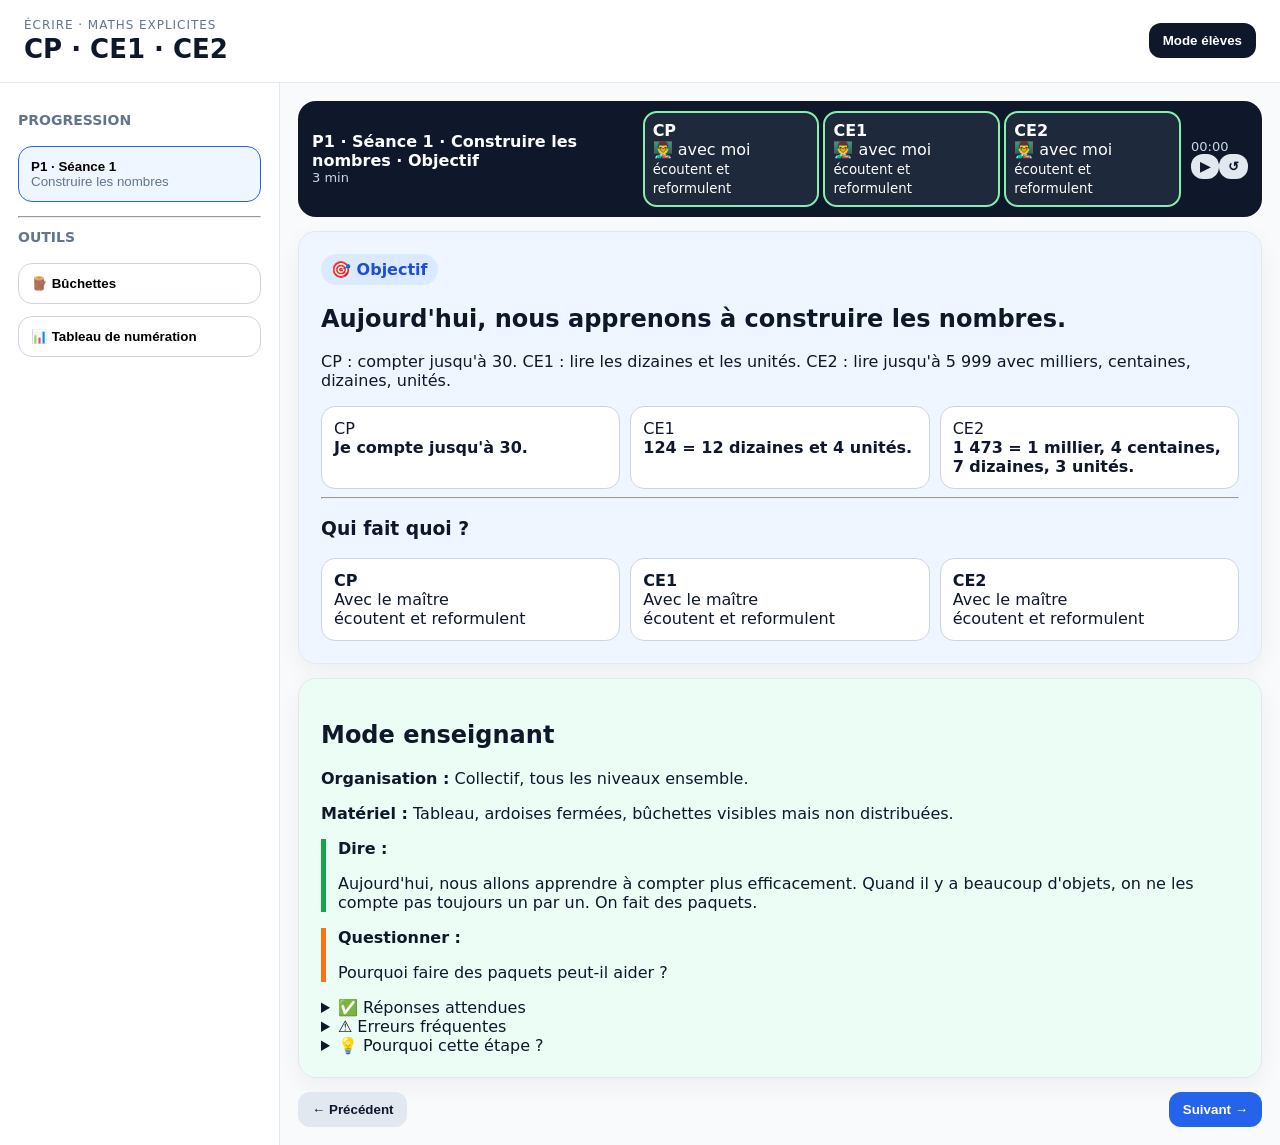
==== index.html @ 1b9855b2 "Add files via upload" ====
<!doctype html>
<html lang="fr">
<head>
  <meta charset="utf-8" />
  <meta name="viewport" content="width=device-width, initial-scale=1" />
  <meta name="theme-color" content="#2563eb" />
  <title>Maths explicites CP-CE1-CE2</title>
  <link rel="manifest" href="manifest.json" />
  <link rel="stylesheet" href="assets/css/style.css" />
</head>
<body>
  <header class="topbar">
    <div>
      <p class="eyebrow">Écrire · Maths explicites</p>
      <h1>CP · CE1 · CE2</h1>
    </div>
    <button id="modeBtn" class="btn secondary">Mode élèves</button>
  </header>

  <main class="app-grid">
    <aside class="sidebar">
      <h2>Progression</h2>
      <button class="lesson active" data-src="data/seances/periode1/seance01.json">P1 · Séance 1<br><span>Construire les nombres</span></button>
      <hr>
      <h2>Outils</h2>
      <button class="tool" id="showBuchettes">🪵 Bûchettes</button>
      <button class="tool" id="showTableau">📊 Tableau de numération</button>
    </aside>

    <section class="workspace">
      <nav class="dashboard">
        <div><strong id="phaseTitle">Chargement…</strong><span id="phaseTime">40 min</span></div>
        <div class="groups" id="groups"></div>
        <div class="timer"><span id="timer">00:00</span><button class="btn small" id="startTimer">▶</button><button class="btn small" id="resetTimer">↺</button></div>
      </nav>

      <section id="studentView" class="card student-view"></section>
      <section id="teacherView" class="card teacher-view"></section>

      <div class="controls">
        <button class="btn" id="prev">← Précédent</button>
        <button class="btn primary" id="next">Suivant →</button>
      </div>
    </section>
  </main>

  <dialog id="toolDialog">
    <button class="close" id="closeDialog">×</button>
    <div id="toolContent"></div>
  </dialog>

  <script src="assets/js/app.js"></script>
</body>
</html>
---- assets/css/style.css ----
:root{
  --m:#2563eb; --c:#22c55e; --d:#facc15; --u:#ef4444;
  --ink:#0f172a; --muted:#64748b; --bg:#f8fafc; --card:#ffffff;
  --teacher:#ecfdf5; --student:#eff6ff; --warn:#fff7ed; --danger:#fee2e2;
}
*{box-sizing:border-box} body{margin:0;font-family:system-ui,-apple-system,Segoe UI,Roboto,Arial,sans-serif;background:var(--bg);color:var(--ink)}
.topbar{display:flex;justify-content:space-between;align-items:center;padding:18px 24px;background:#fff;border-bottom:1px solid #e2e8f0;position:sticky;top:0;z-index:10}.eyebrow{margin:0;color:var(--muted);text-transform:uppercase;font-size:12px;letter-spacing:.08em}h1{margin:.1rem 0 0;font-size:26px}.app-grid{display:grid;grid-template-columns:280px 1fr;min-height:calc(100vh - 82px)}.sidebar{padding:18px;background:#fff;border-right:1px solid #e2e8f0}.sidebar h2{font-size:14px;color:var(--muted);text-transform:uppercase}.lesson,.tool{width:100%;text-align:left;margin:6px 0;padding:12px;border-radius:14px;border:1px solid #cbd5e1;background:#fff;font-weight:700}.lesson span{font-weight:500;color:var(--muted)}.lesson.active{border-color:var(--m);background:#eff6ff}.workspace{padding:18px;display:grid;gap:14px}.dashboard{display:grid;grid-template-columns:1.2fr 2fr auto;gap:12px;align-items:center;padding:12px 14px;background:#0f172a;color:#fff;border-radius:18px}.dashboard span{display:block;color:#cbd5e1;font-size:13px}.groups{display:grid;grid-template-columns:repeat(3,1fr);gap:8px}.group{padding:8px;border-radius:12px;background:#1e293b}.with{outline:2px solid #86efac}.auto{outline:2px solid #93c5fd}.card{background:var(--card);border:1px solid #e2e8f0;border-radius:18px;padding:22px;box-shadow:0 8px 24px #0f172a0d}.student-view{min-height:320px;background:var(--student)}.teacher-view{background:var(--teacher)}.student-only .teacher-view,.student-only .sidebar{display:none}.student-only .app-grid{grid-template-columns:1fr}.student-only .student-view{font-size:1.35rem;min-height:70vh}.phase-tag{display:inline-block;padding:6px 10px;border-radius:999px;background:#dbeafe;color:#1d4ed8;font-weight:800}.objectives{display:grid;grid-template-columns:repeat(3,1fr);gap:10px}.obj{padding:12px;border-radius:14px;background:#fff;border:1px solid #cbd5e1}.script{border-left:5px solid #16a34a;padding-left:12px}.question{border-left:5px solid #f97316;padding-left:12px}.answer{border-left:5px solid #15803d;padding-left:12px}.error{border-left:5px solid #dc2626;padding-left:12px;background:var(--danger);padding:10px;border-radius:10px}.btn{border:0;border-radius:12px;padding:10px 14px;font-weight:800;background:#e2e8f0;color:#0f172a}.btn.primary{background:var(--m);color:#fff}.btn.secondary{background:#0f172a;color:#fff}.btn.small{padding:5px 9px}.controls{display:flex;justify-content:space-between}.num-table{border-collapse:separate;border-spacing:6px;text-align:center;font-weight:900}.num-table th,.num-table td{padding:12px 18px;border-radius:10px}.m{background:var(--m);color:white}.c{background:var(--c);color:white}.d{background:var(--d);color:#422006}.u{background:var(--u);color:white}.sticks{display:flex;gap:10px;flex-wrap:wrap;margin:20px 0}.stick{width:10px;height:70px;background:#b45309;border-radius:6px}.bundle{display:flex;gap:3px;padding:8px;border:3px solid var(--d);border-radius:14px;background:#fef9c3}dialog{border:0;border-radius:18px;max-width:900px;width:90%;padding:24px}.close{float:right;border:0;background:#0f172a;color:white;border-radius:999px;width:32px;height:32px;font-size:20px}@media print{.topbar,.sidebar,.dashboard,.controls,.teacher-view{display:none}.app-grid{display:block}.card{box-shadow:none;border:0}.trace-a5{width:148mm;height:210mm;padding:8mm}}
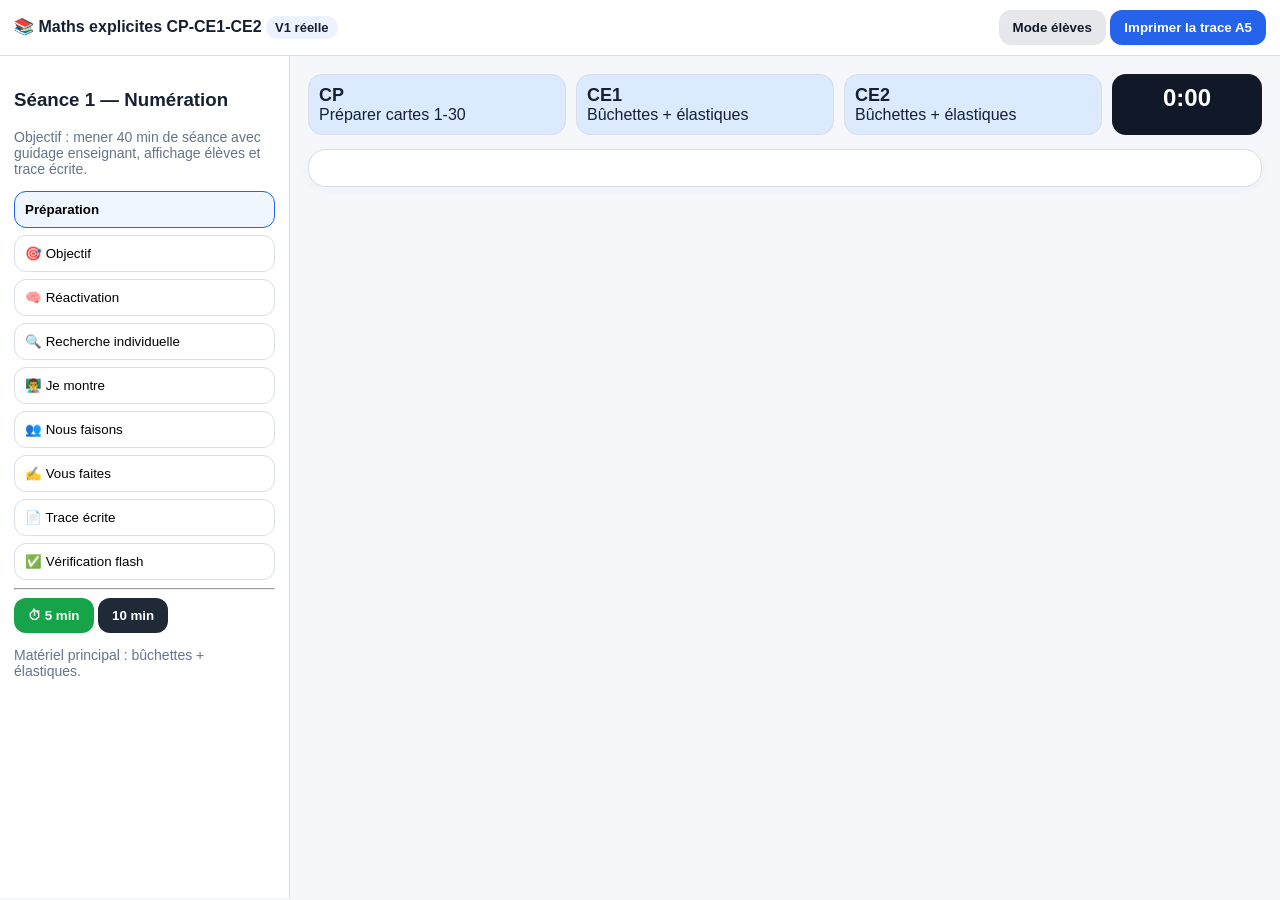
==== commit 131ca504: "Add files via upload" ====
--- a/index.html
+++ b/index.html
@@ -1,54 +1,48 @@
 <!doctype html>
 <html lang="fr">
 <head>
-  <meta charset="utf-8" />
-  <meta name="viewport" content="width=device-width, initial-scale=1" />
-  <meta name="theme-color" content="#2563eb" />
-  <title>Maths explicites CP-CE1-CE2</title>
-  <link rel="manifest" href="manifest.json" />
-  <link rel="stylesheet" href="assets/css/style.css" />
+<meta charset="utf-8" />
+<meta name="viewport" content="width=device-width, initial-scale=1" />
+<title>Maths explicites CP-CE1-CE2 — V1</title>
+<style>
+:root{--m:#2563eb;--c:#16a34a;--d:#facc15;--u:#ef4444;--ink:#172033;--muted:#64748b;--bg:#f6f7fb;--card:#fff;--teacher:#eef6ff;--student:#fff7ed;--ok:#dcfce7;--auto:#dbeafe;--border:#d8deea}*{box-sizing:border-box}body{margin:0;font-family:Arial,system-ui,sans-serif;background:var(--bg);color:var(--ink)}header{position:sticky;top:0;z-index:5;background:#fff;border-bottom:1px solid var(--border);padding:10px 14px;display:flex;gap:10px;align-items:center;justify-content:space-between}.brand{font-weight:800}.badge{display:inline-block;border-radius:999px;padding:4px 9px;background:#edf2ff;font-weight:700;font-size:13px}.btn{border:0;border-radius:12px;padding:10px 14px;background:#1f2937;color:white;font-weight:700;cursor:pointer}.btn.secondary{background:#e5e7eb;color:#111827}.btn.blue{background:#2563eb}.btn.green{background:#16a34a}.layout{display:grid;grid-template-columns:290px 1fr;min-height:calc(100vh - 58px)}aside{background:#fff;border-right:1px solid var(--border);padding:14px;overflow:auto}.main{padding:18px;overflow:auto}.phase{display:block;width:100%;text-align:left;margin:7px 0;padding:10px;border:1px solid var(--border);background:#fff;border-radius:12px;cursor:pointer}.phase.active{border-color:#2563eb;background:#eff6ff;font-weight:800}.dashboard{display:grid;grid-template-columns:repeat(3,1fr) 150px;gap:10px;margin-bottom:14px}.group{background:#fff;border:1px solid var(--border);border-radius:14px;padding:10px}.group .level{font-weight:900;font-size:18px}.with{background:var(--ok)}.alone{background:var(--auto)}.timer{background:#111827;color:white;border-radius:14px;padding:10px;text-align:center;font-weight:900;font-size:24px}.card{background:var(--card);border:1px solid var(--border);border-radius:18px;padding:18px;margin-bottom:14px;box-shadow:0 2px 10px rgba(15,23,42,.04)}.card h2{margin-top:0}.teacher{background:var(--teacher)}.student{background:var(--student)}.grid2{display:grid;grid-template-columns:1.1fr .9fr;gap:14px}.objective{font-size:28px;font-weight:900;line-height:1.2}.small{color:var(--muted);font-size:14px}.script{border-left:5px solid #2563eb;padding-left:12px;font-size:18px}.answer{display:none;background:#ecfdf5;border:1px solid #86efac;border-radius:12px;padding:10px;margin-top:10px}.answer.show{display:block}.warn{background:#fff1f2;border:1px solid #fecdd3;border-radius:12px;padding:10px}.mat{display:flex;flex-wrap:wrap;gap:8px}.mat span{background:#f1f5f9;border:1px solid #cbd5e1;border-radius:999px;padding:6px 10px;font-weight:700}.place-table{border-collapse:collapse;width:100%;font-size:26px;text-align:center}.place-table th,.place-table td{border:2px solid #111827;padding:10px}.m{background:#dbeafe}.c{background:#dcfce7}.d{background:#fef3c7}.u{background:#fee2e2}.sticks{min-height:190px;background:#fff;border:2px dashed #cbd5e1;border-radius:16px;padding:16px;display:flex;gap:8px;flex-wrap:wrap;align-items:flex-end}.stick{width:9px;height:70px;background:#c08457;border-radius:6px;border:1px solid #7c4a27}.bundle{display:inline-flex;gap:3px;border:4px solid var(--d);border-radius:12px;padding:6px;background:#fffbeb;margin:5px}.hundred{border-color:var(--c);background:#f0fdf4}.thousand{border-color:var(--m);background:#eff6ff}.trace{width:148mm;min-height:105mm;background:#fff;color:#111;margin:auto;border:1px solid #ccc;padding:8mm;font-size:14px}.trace h1{font-size:19px;margin:0 0 5px}.trace .box{border:1px solid #333;border-radius:8px;padding:6px;margin:5px 0}.trace table{width:100%;border-collapse:collapse;text-align:center}.trace th,.trace td{border:1px solid #333;padding:4px}.printOnly{display:none}@media print{body{background:white}header,aside,.noPrint,.dashboard{display:none!important}.layout{display:block}.main{padding:0}.card:not(.printCard){display:none}.printCard{display:block!important;border:0;box-shadow:none;margin:0;padding:0}.trace{border:0;width:148mm;min-height:105mm}.printOnly{display:block}@page{size:A5 landscape;margin:7mm}}
+</style>
 </head>
 <body>
-  <header class="topbar">
-    <div>
-      <p class="eyebrow">Écrire · Maths explicites</p>
-      <h1>CP · CE1 · CE2</h1>
-    </div>
-    <button id="modeBtn" class="btn secondary">Mode élèves</button>
-  </header>
-
-  <main class="app-grid">
-    <aside class="sidebar">
-      <h2>Progression</h2>
-      <button class="lesson active" data-src="data/seances/periode1/seance01.json">P1 · Séance 1<br><span>Construire les nombres</span></button>
-      <hr>
-      <h2>Outils</h2>
-      <button class="tool" id="showBuchettes">🪵 Bûchettes</button>
-      <button class="tool" id="showTableau">📊 Tableau de numération</button>
-    </aside>
-
-    <section class="workspace">
-      <nav class="dashboard">
-        <div><strong id="phaseTitle">Chargement…</strong><span id="phaseTime">40 min</span></div>
-        <div class="groups" id="groups"></div>
-        <div class="timer"><span id="timer">00:00</span><button class="btn small" id="startTimer">▶</button><button class="btn small" id="resetTimer">↺</button></div>
-      </nav>
-
-      <section id="studentView" class="card student-view"></section>
-      <section id="teacherView" class="card teacher-view"></section>
-
-      <div class="controls">
-        <button class="btn" id="prev">← Précédent</button>
-        <button class="btn primary" id="next">Suivant →</button>
-      </div>
-    </section>
-  </main>
-
-  <dialog id="toolDialog">
-    <button class="close" id="closeDialog">×</button>
-    <div id="toolContent"></div>
-  </dialog>
-
-  <script src="assets/js/app.js"></script>
-</body>
-</html>
+<header><div class="brand">📚 Maths explicites CP-CE1-CE2 <span class="badge">V1 réelle</span></div><div><button class="btn secondary" onclick="toggleMode()" id="modeBtn">Mode élèves</button> <button class="btn blue" onclick="printTrace()">Imprimer la trace A5</button></div></header>
+<div class="layout">
+<aside class="noPrint"><h3>Séance 1 — Numération</h3><p class="small">Objectif : mener 40 min de séance avec guidage enseignant, affichage élèves et trace écrite.</p><div id="phaseList"></div><hr><button class="btn green" onclick="startTimer(5)">⏱ 5 min</button> <button class="btn" onclick="startTimer(10)">10 min</button><p class="small">Matériel principal : bûchettes + élastiques.</p></aside>
+<main class="main">
+<div class="dashboard noPrint" id="dash"></div>
+<section class="card" id="screen"></section>
+<section class="card printCard" id="traceCard"><div class="trace" id="trace"></div></section>
+</main>
+</div>
+<script>
+let teacherMode=true, current=0, remaining=0, tick=null;
+const colors={m:'🔵 milliers',c:'🟩 centaines',d:'🟨 dizaines',u:'🟥 unités'};
+const phases=[
+{title:'Préparation',time:0,groups:{CP:'Préparer cartes 1-30',CE1:'Bûchettes + élastiques',CE2:'Bûchettes + élastiques'},objective:'Préparer la séance sans ouvrir le guide du maître.',student:'Nous allons apprendre à mieux construire et lire les nombres.',teacher:'Sortir : 160 bûchettes environ, 30 élastiques, ardoises, tableaux de numération, cartes-nombres CP, manuels/fichiers.',question:'Pourquoi les bûchettes ?',answer:'Elles obligent les élèves à construire eux-mêmes les paquets de 10, 100 et 1000.',warn:'Ne pas distribuer trop tôt tout le matériel : risque de manipulation parasite.'},
+{title:'🎯 Objectif',time:3,groups:{CP:'Avec le maître',CE1:'Avec le maître',CE2:'Avec le maître'},objective:'Aujourd’hui, nous apprenons à compter et à lire les nombres avec des paquets.',student:'CP : je compte jusqu’à 30. CE1 : je lis un nombre avec dizaines et unités. CE2 : je lis jusqu’à 5 999 avec milliers, centaines, dizaines, unités.',teacher:'Dire clairement les objectifs. Faire répéter : « Je vais apprendre à compter plus vite grâce aux paquets. »',question:'À quoi servent les paquets de 10 ?',answer:'À compter plus vite et à éviter de recompter un par un.',warn:'Si l’objectif n’est pas formulé, les élèves croient qu’ils “jouent avec des bâtons”.'},
+{title:'🧠 Réactivation',time:5,groups:{CP:'Avec le maître',CE1:'Avec le maître',CE2:'Avec le maître'},objective:'Réactiver 10 unités = 1 dizaine.',student:'Je me rappelle : 10 unités forment 1 dizaine.',teacher:'Montrer 10 bûchettes isolées. Les compter une à une puis les attacher avec un élastique.',question:'Quand j’attache 10 bûchettes, comment s’appelle le paquet ?',answer:'Une dizaine.',warn:'Erreur : “un paquet” sans préciser sa valeur. Faire dire : “un paquet de 10, donc une dizaine”.'},
+{title:'🔍 Recherche individuelle',time:6,groups:{CP:'Autonomie : cartes-nombres 1 à 30 à remettre dans l’ordre',CE1:'Recherche individuelle : construire 124 en bûchettes',CE2:'Recherche individuelle : construire 1 247 en bûchettes'},objective:'Trouver une stratégie pour compter sans tout recompter un par un.',student:'CE1-CE2 : construis le nombre avec les bûchettes. CP : range les cartes-nombres.',teacher:'Organisation : recherche individuelle, pas en binôme. Passer vite pour observer les stratégies.',question:'Comment faire pour être sûr de ne pas se tromper ?',answer:'Faire des paquets de 10, puis de 100 quand c’est possible.',warn:'Ne pas corriger tout de suite. Noter mentalement les erreurs pour la mise en commun.'},
+{title:'👨‍🏫 Je montre',time:8,groups:{CP:'Autonomie : fichier / entraînement suite numérique',CE1:'Avec le maître',CE2:'Avec le maître'},objective:'Modéliser la stratégie : unités → dizaines → centaines → milliers.',student:'Je regarde la stratégie du maître.',teacher:'Je fais. Vous regardez. Je prends 124 bûchettes : je fais des paquets de 10. J’obtiens 12 dizaines et 4 unités. Puis je peux aussi regrouper 10 dizaines pour faire 1 centaine.',question:'124, c’est combien de dizaines et d’unités ?',answer:'124 = 12 dizaines et 4 unités. C’est aussi 1 centaine, 2 dizaines et 4 unités.',warn:'Erreur fréquente : “124 = 1 dizaine et 24 unités”. Réponse : oui possible matériellement, mais ce n’est pas l’écriture en paquets bien organisés.'},
+{title:'👥 Nous faisons',time:8,groups:{CP:'Avec le maître : suite orale jusqu’à 30',CE1:'Autonomie courte : ardoise 46, 82, 124 en D/U',CE2:'Autonomie courte : tableau M/C/D/U avec 1 247 et 3 058'},objective:'Faire verbaliser chaque niveau.',student:'Chacun sait ce qu’il doit faire : CP avec le maître, CE en autonomie sur ardoise.',teacher:'Avec CP : jeu du furet jusqu’à 30, puis retrouver le nombre manquant. Pendant ce temps, CE écrivent et lèvent l’ardoise au signal.',question:'CP : quel nombre vient après 19 ? CE : comment écris-tu 124 ?',answer:'Après 19 : 20. CE1 : 12 dizaines et 4 unités. CE2 : 1 millier, 2 centaines, 4 dizaines, 7 unités.',warn:'Pour les CP, ne pas rester trop longtemps : séance courte, rythmée, orale.'},
+{title:'✍️ Vous faites',time:7,groups:{CP:'Fichier CP : exercices de la page',CE1:'Manuel/fichier CE1 : exercices prévus',CE2:'Manuel/fichier CE2 : exercices prévus'},objective:'S’entraîner seul après guidage.',student:'Je m’entraîne seul dans mon fichier. Si je bloque, je regarde le tableau ou les bûchettes.',teacher:'Circuler. Corriger d’abord les erreurs de stratégie, pas seulement les résultats.',question:'Quelle stratégie dois-tu utiliser ?',answer:'Je fais des paquets de 10, puis de 100, puis je lis le tableau.',warn:'Ne pas laisser un élève recompter un par un une grande collection.'},
+{title:'📄 Trace écrite',time:3,groups:{CP:'Écoute / rangement',CE1:'Colle la trace A5 si pertinente',CE2:'Colle la trace A5 si pertinente'},objective:'Stabiliser la stratégie.',student:'Je retiens la méthode pour lire et construire un nombre.',teacher:'Lire la trace. Faire compléter oralement le mini-exercice avant collage si possible.',question:'Que dois-je faire pour compter une grande collection ?',answer:'Je fais des paquets de 10, puis de 100, puis de 1000 si besoin.',warn:'Trace écrite seulement si la manipulation a été comprise.'},
+{title:'✅ Vérification flash',time:3,groups:{CP:'Ardoise : nombre après 28',CE1:'Ardoise : 57 = ... D ... U',CE2:'Ardoise : 4 305 = ... M ... C ... D ... U'},objective:'Vérifier rapidement avant de passer à la suite.',student:'Je réponds sur ardoise.',teacher:'Si moins de 80% réussissent : prévoir reprise courte demain.',question:'Réponses ?',answer:'Après 28 : 29. 57 = 5 dizaines et 7 unités. 4 305 = 4 milliers, 3 centaines, 0 dizaine, 5 unités.',warn:'Repérer les élèves qui confondent chiffre des dizaines et nombre de dizaines.'}
+];
+function renderList(){phaseList.innerHTML=phases.map((p,i)=>`<button class="phase ${i===current?'active':''}" onclick="go(${i})">${p.title}</button>`).join('')}
+function renderDash(){const g=phases[current].groups; dash.innerHTML=['CP','CE1','CE2'].map(l=>`<div class="group ${g[l].includes('Avec')?'with':'alone'}"><div class="level">${l}</div><div>${g[l]}</div></div>`).join('')+`<div class="timer">${fmt(remaining||phases[current].time*60)}</div>`}
+function render(){const p=phases[current]; renderList(); renderDash(); traceCard.style.display=current===7?'block':'none'; screen.innerHTML=`<div class="grid2"><div class="card student"><h2>${p.title}</h2><div class="objective">${p.objective}</div><p style="font-size:22px">${p.student}</p>${animationFor(current)}</div><div class="card teacher" style="display:${teacherMode?'block':'none'}"><h2>👨‍🏫 Guide enseignant</h2><p><b>Temps :</b> ${p.time} min</p><div class="script">${p.teacher}</div><h3>Question</h3><p>❓ ${p.question}</p><button class="btn secondary" onclick="document.querySelector('.answer').classList.toggle('show')">Afficher / cacher la réponse</button><div class="answer"><b>✅ Réponse attendue :</b><br>${p.answer}</div><h3>Erreur fréquente</h3><div class="warn">⚠️ ${p.warn}</div></div></div>`; renderTrace()}
+function animationFor(i){if([2,4].includes(i))return `<h3>Manipulation</h3><div class="sticks">${'<span class="stick"></span>'.repeat(10)}<span class="bundle">${'<span class="stick"></span>'.repeat(10)}</span><span class="bundle hundred">10 dizaines = 1 centaine</span></div><p><button class="btn blue" onclick="makeBundle()">Former un paquet de 10</button></p>`; if(i===5)return `<table class="place-table"><tr><th class="m">M</th><th class="c">C</th><th class="d">D</th><th class="u">U</th></tr><tr><td>1</td><td>2</td><td>4</td><td>7</td></tr></table>`; return `<div class="mat"><span>🪵 bûchettes</span><span>🟨 élastiques</span><span>📊 tableau de numération</span><span>🧮 boulier si utile</span><span>✍️ ardoises</span></div>`}
+function makeBundle(){alert('Dans cette V1, l’animation montre le principe. V1.1 : regroupement plus interactif.');}
+function renderTrace(){trace.innerHTML=`<h1>Numération — Faire des paquets pour lire un nombre</h1><div class="box"><b>Je retiens</b><br>Pour compter une grande collection, je fais des paquets de <b>10</b>. 10 unités = <span style="background:#fef3c7">1 dizaine</span>. 10 dizaines = <span style="background:#dcfce7">1 centaine</span>. 10 centaines = <span style="background:#dbeafe">1 millier</span>.</div><table><tr><th class="m">🔵 M</th><th class="c">🟩 C</th><th class="d">🟨 D</th><th class="u">🟥 U</th></tr><tr><td>1</td><td>2</td><td>4</td><td>7</td></tr></table><div class="box"><b>Exemples</b><br>124 = <b>12 dizaines</b> et <b>4 unités</b>.<br>124 = <b>1 centaine</b>, <b>2 dizaines</b> et <b>4 unités</b>.</div><div class="box"><b>Je m’entraîne</b><br>1) 46 = ____ dizaines et ____ unités.<br>2) 82 = ____ dizaines et ____ unités.<br>3) 2 436 = ____ M ____ C ____ D ____ U.</div><p style="font-size:12px">□ J’ai compris  □ J’ai encore besoin d’aide</p>`}
+function toggleMode(){teacherMode=!teacherMode; modeBtn.textContent=teacherMode?'Mode élèves':'Mode enseignant'; render()}
+function go(i){current=i; remaining=phases[i].time*60; render()}
+function fmt(s){let m=Math.floor(s/60),sec=s%60;return `${m}:${String(sec).padStart(2,'0')}`}
+function startTimer(min){clearInterval(tick); remaining=min*60; renderDash(); tick=setInterval(()=>{remaining=Math.max(0,remaining-1);renderDash();if(!remaining)clearInterval(tick)},1000)}
+function printTrace(){current=7;render();setTimeout(()=>window.print(),100)}
+go(0);
+</script>
+</body></html>
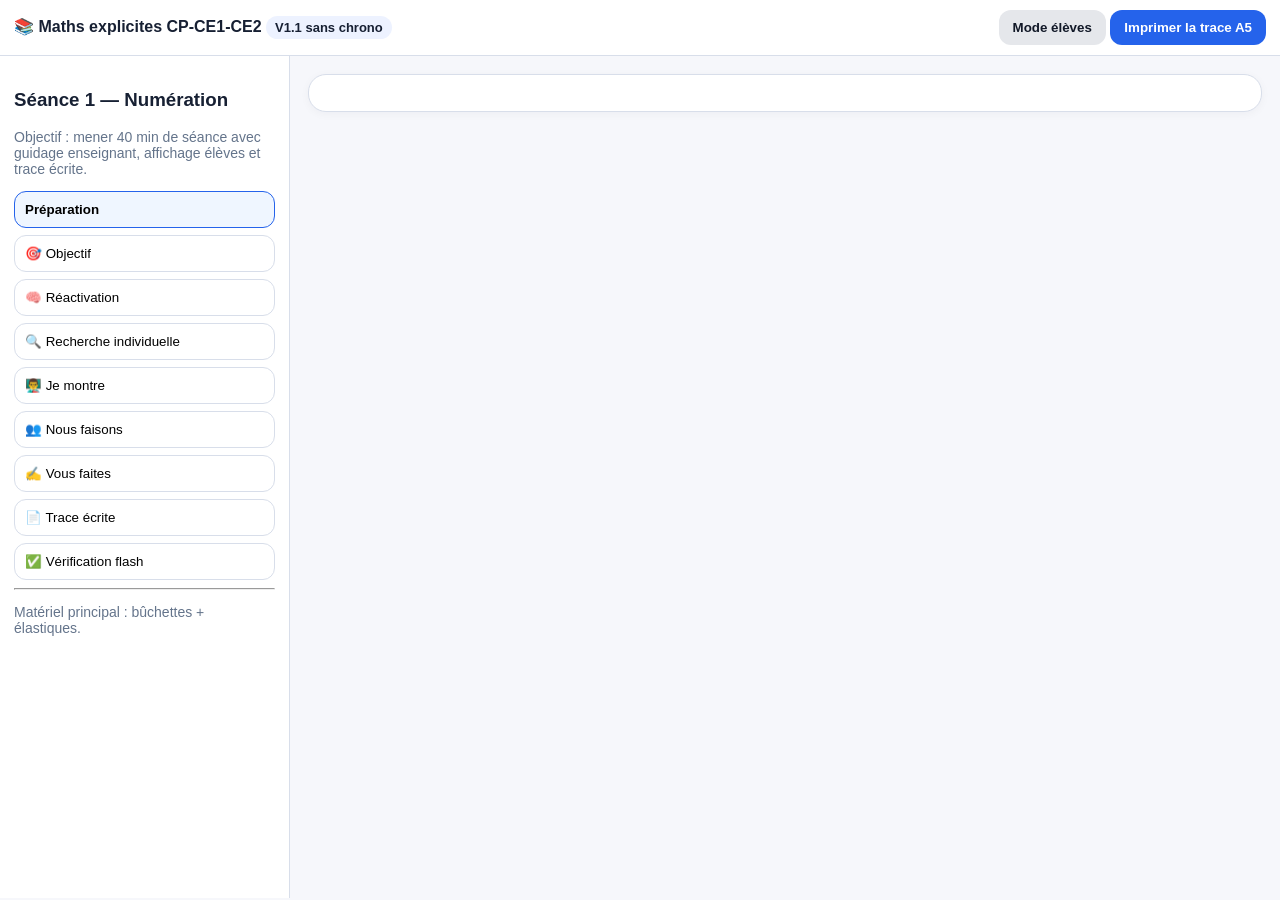
==== commit 670d74a0: "Add files via upload" ====
--- a/index.html
+++ b/index.html
@@ -5,21 +5,20 @@
 <meta name="viewport" content="width=device-width, initial-scale=1" />
 <title>Maths explicites CP-CE1-CE2 — V1</title>
 <style>
-:root{--m:#2563eb;--c:#16a34a;--d:#facc15;--u:#ef4444;--ink:#172033;--muted:#64748b;--bg:#f6f7fb;--card:#fff;--teacher:#eef6ff;--student:#fff7ed;--ok:#dcfce7;--auto:#dbeafe;--border:#d8deea}*{box-sizing:border-box}body{margin:0;font-family:Arial,system-ui,sans-serif;background:var(--bg);color:var(--ink)}header{position:sticky;top:0;z-index:5;background:#fff;border-bottom:1px solid var(--border);padding:10px 14px;display:flex;gap:10px;align-items:center;justify-content:space-between}.brand{font-weight:800}.badge{display:inline-block;border-radius:999px;padding:4px 9px;background:#edf2ff;font-weight:700;font-size:13px}.btn{border:0;border-radius:12px;padding:10px 14px;background:#1f2937;color:white;font-weight:700;cursor:pointer}.btn.secondary{background:#e5e7eb;color:#111827}.btn.blue{background:#2563eb}.btn.green{background:#16a34a}.layout{display:grid;grid-template-columns:290px 1fr;min-height:calc(100vh - 58px)}aside{background:#fff;border-right:1px solid var(--border);padding:14px;overflow:auto}.main{padding:18px;overflow:auto}.phase{display:block;width:100%;text-align:left;margin:7px 0;padding:10px;border:1px solid var(--border);background:#fff;border-radius:12px;cursor:pointer}.phase.active{border-color:#2563eb;background:#eff6ff;font-weight:800}.dashboard{display:grid;grid-template-columns:repeat(3,1fr) 150px;gap:10px;margin-bottom:14px}.group{background:#fff;border:1px solid var(--border);border-radius:14px;padding:10px}.group .level{font-weight:900;font-size:18px}.with{background:var(--ok)}.alone{background:var(--auto)}.timer{background:#111827;color:white;border-radius:14px;padding:10px;text-align:center;font-weight:900;font-size:24px}.card{background:var(--card);border:1px solid var(--border);border-radius:18px;padding:18px;margin-bottom:14px;box-shadow:0 2px 10px rgba(15,23,42,.04)}.card h2{margin-top:0}.teacher{background:var(--teacher)}.student{background:var(--student)}.grid2{display:grid;grid-template-columns:1.1fr .9fr;gap:14px}.objective{font-size:28px;font-weight:900;line-height:1.2}.small{color:var(--muted);font-size:14px}.script{border-left:5px solid #2563eb;padding-left:12px;font-size:18px}.answer{display:none;background:#ecfdf5;border:1px solid #86efac;border-radius:12px;padding:10px;margin-top:10px}.answer.show{display:block}.warn{background:#fff1f2;border:1px solid #fecdd3;border-radius:12px;padding:10px}.mat{display:flex;flex-wrap:wrap;gap:8px}.mat span{background:#f1f5f9;border:1px solid #cbd5e1;border-radius:999px;padding:6px 10px;font-weight:700}.place-table{border-collapse:collapse;width:100%;font-size:26px;text-align:center}.place-table th,.place-table td{border:2px solid #111827;padding:10px}.m{background:#dbeafe}.c{background:#dcfce7}.d{background:#fef3c7}.u{background:#fee2e2}.sticks{min-height:190px;background:#fff;border:2px dashed #cbd5e1;border-radius:16px;padding:16px;display:flex;gap:8px;flex-wrap:wrap;align-items:flex-end}.stick{width:9px;height:70px;background:#c08457;border-radius:6px;border:1px solid #7c4a27}.bundle{display:inline-flex;gap:3px;border:4px solid var(--d);border-radius:12px;padding:6px;background:#fffbeb;margin:5px}.hundred{border-color:var(--c);background:#f0fdf4}.thousand{border-color:var(--m);background:#eff6ff}.trace{width:148mm;min-height:105mm;background:#fff;color:#111;margin:auto;border:1px solid #ccc;padding:8mm;font-size:14px}.trace h1{font-size:19px;margin:0 0 5px}.trace .box{border:1px solid #333;border-radius:8px;padding:6px;margin:5px 0}.trace table{width:100%;border-collapse:collapse;text-align:center}.trace th,.trace td{border:1px solid #333;padding:4px}.printOnly{display:none}@media print{body{background:white}header,aside,.noPrint,.dashboard{display:none!important}.layout{display:block}.main{padding:0}.card:not(.printCard){display:none}.printCard{display:block!important;border:0;box-shadow:none;margin:0;padding:0}.trace{border:0;width:148mm;min-height:105mm}.printOnly{display:block}@page{size:A5 landscape;margin:7mm}}
+:root{--m:#2563eb;--c:#16a34a;--d:#facc15;--u:#ef4444;--ink:#172033;--muted:#64748b;--bg:#f6f7fb;--card:#fff;--teacher:#eef6ff;--student:#fff7ed;--ok:#dcfce7;--auto:#dbeafe;--border:#d8deea}*{box-sizing:border-box}body{margin:0;font-family:Arial,system-ui,sans-serif;background:var(--bg);color:var(--ink)}header{position:sticky;top:0;z-index:5;background:#fff;border-bottom:1px solid var(--border);padding:10px 14px;display:flex;gap:10px;align-items:center;justify-content:space-between}.brand{font-weight:800}.badge{display:inline-block;border-radius:999px;padding:4px 9px;background:#edf2ff;font-weight:700;font-size:13px}.btn{border:0;border-radius:12px;padding:10px 14px;background:#1f2937;color:white;font-weight:700;cursor:pointer}.btn.secondary{background:#e5e7eb;color:#111827}.btn.blue{background:#2563eb}.btn.green{background:#16a34a}.layout{display:grid;grid-template-columns:290px 1fr;min-height:calc(100vh - 58px)}aside{background:#fff;border-right:1px solid var(--border);padding:14px;overflow:auto}.main{padding:18px;overflow:auto}.phase{display:block;width:100%;text-align:left;margin:7px 0;padding:10px;border:1px solid var(--border);background:#fff;border-radius:12px;cursor:pointer}.phase.active{border-color:#2563eb;background:#eff6ff;font-weight:800}.groupPanel{display:grid;grid-template-columns:repeat(3,1fr);gap:10px;margin:14px 0}.groupPanel .group{font-size:16px}.group{background:#fff;border:1px solid var(--border);border-radius:14px;padding:10px}.group .level{font-weight:900;font-size:18px}.with{background:var(--ok)}.alone{background:var(--auto)}.card{background:var(--card);border:1px solid var(--border);border-radius:18px;padding:18px;margin-bottom:14px;box-shadow:0 2px 10px rgba(15,23,42,.04)}.card h2{margin-top:0}.teacher{background:var(--teacher)}.student{background:var(--student)}.grid2{display:grid;grid-template-columns:1.1fr .9fr;gap:14px}.objective{font-size:28px;font-weight:900;line-height:1.2}.small{color:var(--muted);font-size:14px}.script{border-left:5px solid #2563eb;padding-left:12px;font-size:18px}.answer{display:none;background:#ecfdf5;border:1px solid #86efac;border-radius:12px;padding:10px;margin-top:10px}.answer.show{display:block}.warn{background:#fff1f2;border:1px solid #fecdd3;border-radius:12px;padding:10px}.mat{display:flex;flex-wrap:wrap;gap:8px}.mat span{background:#f1f5f9;border:1px solid #cbd5e1;border-radius:999px;padding:6px 10px;font-weight:700}.place-table{border-collapse:collapse;width:100%;font-size:26px;text-align:center}.place-table th,.place-table td{border:2px solid #111827;padding:10px}.m{background:#dbeafe}.c{background:#dcfce7}.d{background:#fef3c7}.u{background:#fee2e2}.sticks{min-height:190px;background:#fff;border:2px dashed #cbd5e1;border-radius:16px;padding:16px;display:flex;gap:8px;flex-wrap:wrap;align-items:flex-end}.stick{width:9px;height:70px;background:#c08457;border-radius:6px;border:1px solid #7c4a27}.bundle{display:inline-flex;gap:3px;border:4px solid var(--d);border-radius:12px;padding:6px;background:#fffbeb;margin:5px}.hundred{border-color:var(--c);background:#f0fdf4}.thousand{border-color:var(--m);background:#eff6ff}.trace{width:148mm;min-height:105mm;background:#fff;color:#111;margin:auto;border:1px solid #ccc;padding:8mm;font-size:14px}.trace h1{font-size:19px;margin:0 0 5px}.trace .box{border:1px solid #333;border-radius:8px;padding:6px;margin:5px 0}.trace table{width:100%;border-collapse:collapse;text-align:center}.trace th,.trace td{border:1px solid #333;padding:4px}.printOnly{display:none}@media print{body{background:white}header,aside,.noPrint{display:none!important}.layout{display:block}.main{padding:0}.card:not(.printCard){display:none}.printCard{display:block!important;border:0;box-shadow:none;margin:0;padding:0}.trace{border:0;width:148mm;min-height:105mm}.printOnly{display:block}@page{size:A5 landscape;margin:7mm}}
 </style>
 </head>
 <body>
-<header><div class="brand">📚 Maths explicites CP-CE1-CE2 <span class="badge">V1 réelle</span></div><div><button class="btn secondary" onclick="toggleMode()" id="modeBtn">Mode élèves</button> <button class="btn blue" onclick="printTrace()">Imprimer la trace A5</button></div></header>
+<header><div class="brand">📚 Maths explicites CP-CE1-CE2 <span class="badge">V1.1 sans chrono</span></div><div><button class="btn secondary" onclick="toggleMode()" id="modeBtn">Mode élèves</button> <button class="btn blue" onclick="printTrace()">Imprimer la trace A5</button></div></header>
 <div class="layout">
-<aside class="noPrint"><h3>Séance 1 — Numération</h3><p class="small">Objectif : mener 40 min de séance avec guidage enseignant, affichage élèves et trace écrite.</p><div id="phaseList"></div><hr><button class="btn green" onclick="startTimer(5)">⏱ 5 min</button> <button class="btn" onclick="startTimer(10)">10 min</button><p class="small">Matériel principal : bûchettes + élastiques.</p></aside>
+<aside class="noPrint"><h3>Séance 1 — Numération</h3><p class="small">Objectif : mener 40 min de séance avec guidage enseignant, affichage élèves et trace écrite.</p><div id="phaseList"></div><hr><p class="small">Matériel principal : bûchettes + élastiques.</p></aside>
 <main class="main">
-<div class="dashboard noPrint" id="dash"></div>
 <section class="card" id="screen"></section>
 <section class="card printCard" id="traceCard"><div class="trace" id="trace"></div></section>
 </main>
 </div>
 <script>
-let teacherMode=true, current=0, remaining=0, tick=null;
+let teacherMode=true, current=0;
 const colors={m:'🔵 milliers',c:'🟩 centaines',d:'🟨 dizaines',u:'🟥 unités'};
 const phases=[
 {title:'Préparation',time:0,groups:{CP:'Préparer cartes 1-30',CE1:'Bûchettes + élastiques',CE2:'Bûchettes + élastiques'},objective:'Préparer la séance sans ouvrir le guide du maître.',student:'Nous allons apprendre à mieux construire et lire les nombres.',teacher:'Sortir : 160 bûchettes environ, 30 élastiques, ardoises, tableaux de numération, cartes-nombres CP, manuels/fichiers.',question:'Pourquoi les bûchettes ?',answer:'Elles obligent les élèves à construire eux-mêmes les paquets de 10, 100 et 1000.',warn:'Ne pas distribuer trop tôt tout le matériel : risque de manipulation parasite.'},
@@ -33,15 +32,13 @@
 {title:'✅ Vérification flash',time:3,groups:{CP:'Ardoise : nombre après 28',CE1:'Ardoise : 57 = ... D ... U',CE2:'Ardoise : 4 305 = ... M ... C ... D ... U'},objective:'Vérifier rapidement avant de passer à la suite.',student:'Je réponds sur ardoise.',teacher:'Si moins de 80% réussissent : prévoir reprise courte demain.',question:'Réponses ?',answer:'Après 28 : 29. 57 = 5 dizaines et 7 unités. 4 305 = 4 milliers, 3 centaines, 0 dizaine, 5 unités.',warn:'Repérer les élèves qui confondent chiffre des dizaines et nombre de dizaines.'}
 ];
 function renderList(){phaseList.innerHTML=phases.map((p,i)=>`<button class="phase ${i===current?'active':''}" onclick="go(${i})">${p.title}</button>`).join('')}
-function renderDash(){const g=phases[current].groups; dash.innerHTML=['CP','CE1','CE2'].map(l=>`<div class="group ${g[l].includes('Avec')?'with':'alone'}"><div class="level">${l}</div><div>${g[l]}</div></div>`).join('')+`<div class="timer">${fmt(remaining||phases[current].time*60)}</div>`}
-function render(){const p=phases[current]; renderList(); renderDash(); traceCard.style.display=current===7?'block':'none'; screen.innerHTML=`<div class="grid2"><div class="card student"><h2>${p.title}</h2><div class="objective">${p.objective}</div><p style="font-size:22px">${p.student}</p>${animationFor(current)}</div><div class="card teacher" style="display:${teacherMode?'block':'none'}"><h2>👨‍🏫 Guide enseignant</h2><p><b>Temps :</b> ${p.time} min</p><div class="script">${p.teacher}</div><h3>Question</h3><p>❓ ${p.question}</p><button class="btn secondary" onclick="document.querySelector('.answer').classList.toggle('show')">Afficher / cacher la réponse</button><div class="answer"><b>✅ Réponse attendue :</b><br>${p.answer}</div><h3>Erreur fréquente</h3><div class="warn">⚠️ ${p.warn}</div></div></div>`; renderTrace()}
+function groupPanel(){const g=phases[current].groups; return `<div class="groupPanel">`+['CP','CE1','CE2'].map(l=>`<div class="group ${g[l].includes('Avec')?'with':'alone'}"><div class="level">${l}</div><div>${g[l]}</div></div>`).join('')+`</div>`}
+function render(){const p=phases[current]; renderList(); traceCard.style.display=current===7?'block':'none'; screen.innerHTML=`<div class="grid2"><div class="card student"><h2>${p.title}</h2><div class="objective">${p.objective}</div>${groupPanel()}<p style="font-size:22px">${p.student}</p>${animationFor(current)}</div><div class="card teacher" style="display:${teacherMode?'block':'none'}"><h2>👨‍🏫 Guide enseignant</h2><p><b>Temps :</b> ${p.time} min</p><div class="script">${p.teacher}</div><h3>Question</h3><p>❓ ${p.question}</p><button class="btn secondary" onclick="document.querySelector('.answer').classList.toggle('show')">Afficher / cacher la réponse</button><div class="answer"><b>✅ Réponse attendue :</b><br>${p.answer}</div><h3>Erreur fréquente</h3><div class="warn">⚠️ ${p.warn}</div></div></div>`; renderTrace()}
 function animationFor(i){if([2,4].includes(i))return `<h3>Manipulation</h3><div class="sticks">${'<span class="stick"></span>'.repeat(10)}<span class="bundle">${'<span class="stick"></span>'.repeat(10)}</span><span class="bundle hundred">10 dizaines = 1 centaine</span></div><p><button class="btn blue" onclick="makeBundle()">Former un paquet de 10</button></p>`; if(i===5)return `<table class="place-table"><tr><th class="m">M</th><th class="c">C</th><th class="d">D</th><th class="u">U</th></tr><tr><td>1</td><td>2</td><td>4</td><td>7</td></tr></table>`; return `<div class="mat"><span>🪵 bûchettes</span><span>🟨 élastiques</span><span>📊 tableau de numération</span><span>🧮 boulier si utile</span><span>✍️ ardoises</span></div>`}
 function makeBundle(){alert('Dans cette V1, l’animation montre le principe. V1.1 : regroupement plus interactif.');}
 function renderTrace(){trace.innerHTML=`<h1>Numération — Faire des paquets pour lire un nombre</h1><div class="box"><b>Je retiens</b><br>Pour compter une grande collection, je fais des paquets de <b>10</b>. 10 unités = <span style="background:#fef3c7">1 dizaine</span>. 10 dizaines = <span style="background:#dcfce7">1 centaine</span>. 10 centaines = <span style="background:#dbeafe">1 millier</span>.</div><table><tr><th class="m">🔵 M</th><th class="c">🟩 C</th><th class="d">🟨 D</th><th class="u">🟥 U</th></tr><tr><td>1</td><td>2</td><td>4</td><td>7</td></tr></table><div class="box"><b>Exemples</b><br>124 = <b>12 dizaines</b> et <b>4 unités</b>.<br>124 = <b>1 centaine</b>, <b>2 dizaines</b> et <b>4 unités</b>.</div><div class="box"><b>Je m’entraîne</b><br>1) 46 = ____ dizaines et ____ unités.<br>2) 82 = ____ dizaines et ____ unités.<br>3) 2 436 = ____ M ____ C ____ D ____ U.</div><p style="font-size:12px">□ J’ai compris  □ J’ai encore besoin d’aide</p>`}
 function toggleMode(){teacherMode=!teacherMode; modeBtn.textContent=teacherMode?'Mode élèves':'Mode enseignant'; render()}
-function go(i){current=i; remaining=phases[i].time*60; render()}
-function fmt(s){let m=Math.floor(s/60),sec=s%60;return `${m}:${String(sec).padStart(2,'0')}`}
-function startTimer(min){clearInterval(tick); remaining=min*60; renderDash(); tick=setInterval(()=>{remaining=Math.max(0,remaining-1);renderDash();if(!remaining)clearInterval(tick)},1000)}
+function go(i){current=i; render()}
 function printTrace(){current=7;render();setTimeout(()=>window.print(),100)}
 go(0);
 </script>
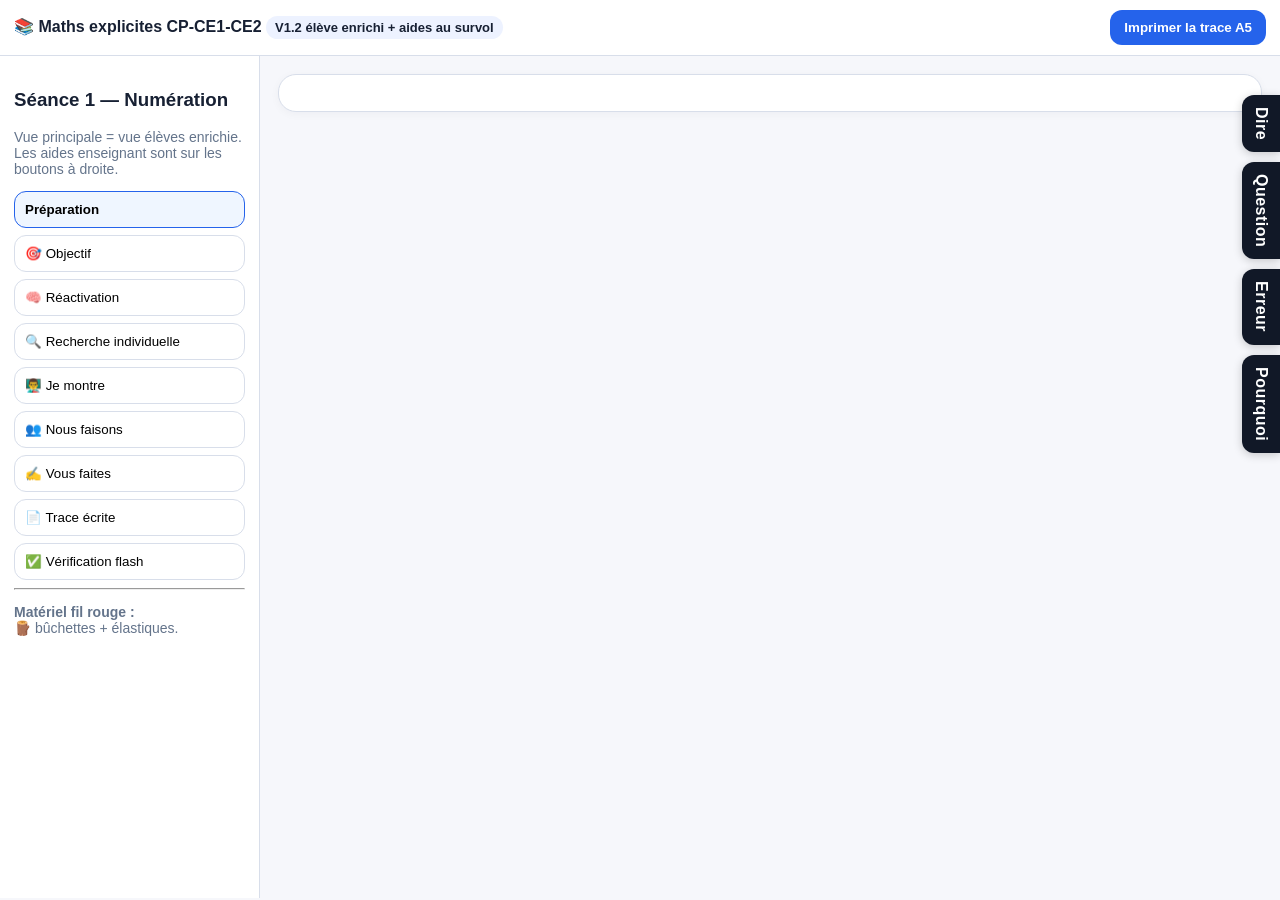
==== commit 7b447060: "Add files via upload" ====
--- a/index.html
+++ b/index.html
@@ -3,43 +3,42 @@
 <head>
 <meta charset="utf-8" />
 <meta name="viewport" content="width=device-width, initial-scale=1" />
-<title>Maths explicites CP-CE1-CE2 — V1</title>
+<title>Maths explicites CP-CE1-CE2 — V1.2</title>
 <style>
-:root{--m:#2563eb;--c:#16a34a;--d:#facc15;--u:#ef4444;--ink:#172033;--muted:#64748b;--bg:#f6f7fb;--card:#fff;--teacher:#eef6ff;--student:#fff7ed;--ok:#dcfce7;--auto:#dbeafe;--border:#d8deea}*{box-sizing:border-box}body{margin:0;font-family:Arial,system-ui,sans-serif;background:var(--bg);color:var(--ink)}header{position:sticky;top:0;z-index:5;background:#fff;border-bottom:1px solid var(--border);padding:10px 14px;display:flex;gap:10px;align-items:center;justify-content:space-between}.brand{font-weight:800}.badge{display:inline-block;border-radius:999px;padding:4px 9px;background:#edf2ff;font-weight:700;font-size:13px}.btn{border:0;border-radius:12px;padding:10px 14px;background:#1f2937;color:white;font-weight:700;cursor:pointer}.btn.secondary{background:#e5e7eb;color:#111827}.btn.blue{background:#2563eb}.btn.green{background:#16a34a}.layout{display:grid;grid-template-columns:290px 1fr;min-height:calc(100vh - 58px)}aside{background:#fff;border-right:1px solid var(--border);padding:14px;overflow:auto}.main{padding:18px;overflow:auto}.phase{display:block;width:100%;text-align:left;margin:7px 0;padding:10px;border:1px solid var(--border);background:#fff;border-radius:12px;cursor:pointer}.phase.active{border-color:#2563eb;background:#eff6ff;font-weight:800}.groupPanel{display:grid;grid-template-columns:repeat(3,1fr);gap:10px;margin:14px 0}.groupPanel .group{font-size:16px}.group{background:#fff;border:1px solid var(--border);border-radius:14px;padding:10px}.group .level{font-weight:900;font-size:18px}.with{background:var(--ok)}.alone{background:var(--auto)}.card{background:var(--card);border:1px solid var(--border);border-radius:18px;padding:18px;margin-bottom:14px;box-shadow:0 2px 10px rgba(15,23,42,.04)}.card h2{margin-top:0}.teacher{background:var(--teacher)}.student{background:var(--student)}.grid2{display:grid;grid-template-columns:1.1fr .9fr;gap:14px}.objective{font-size:28px;font-weight:900;line-height:1.2}.small{color:var(--muted);font-size:14px}.script{border-left:5px solid #2563eb;padding-left:12px;font-size:18px}.answer{display:none;background:#ecfdf5;border:1px solid #86efac;border-radius:12px;padding:10px;margin-top:10px}.answer.show{display:block}.warn{background:#fff1f2;border:1px solid #fecdd3;border-radius:12px;padding:10px}.mat{display:flex;flex-wrap:wrap;gap:8px}.mat span{background:#f1f5f9;border:1px solid #cbd5e1;border-radius:999px;padding:6px 10px;font-weight:700}.place-table{border-collapse:collapse;width:100%;font-size:26px;text-align:center}.place-table th,.place-table td{border:2px solid #111827;padding:10px}.m{background:#dbeafe}.c{background:#dcfce7}.d{background:#fef3c7}.u{background:#fee2e2}.sticks{min-height:190px;background:#fff;border:2px dashed #cbd5e1;border-radius:16px;padding:16px;display:flex;gap:8px;flex-wrap:wrap;align-items:flex-end}.stick{width:9px;height:70px;background:#c08457;border-radius:6px;border:1px solid #7c4a27}.bundle{display:inline-flex;gap:3px;border:4px solid var(--d);border-radius:12px;padding:6px;background:#fffbeb;margin:5px}.hundred{border-color:var(--c);background:#f0fdf4}.thousand{border-color:var(--m);background:#eff6ff}.trace{width:148mm;min-height:105mm;background:#fff;color:#111;margin:auto;border:1px solid #ccc;padding:8mm;font-size:14px}.trace h1{font-size:19px;margin:0 0 5px}.trace .box{border:1px solid #333;border-radius:8px;padding:6px;margin:5px 0}.trace table{width:100%;border-collapse:collapse;text-align:center}.trace th,.trace td{border:1px solid #333;padding:4px}.printOnly{display:none}@media print{body{background:white}header,aside,.noPrint{display:none!important}.layout{display:block}.main{padding:0}.card:not(.printCard){display:none}.printCard{display:block!important;border:0;box-shadow:none;margin:0;padding:0}.trace{border:0;width:148mm;min-height:105mm}.printOnly{display:block}@page{size:A5 landscape;margin:7mm}}
+:root{--m:#2563eb;--c:#16a34a;--d:#facc15;--u:#ef4444;--ink:#172033;--muted:#64748b;--bg:#f6f7fb;--card:#fff;--ok:#dcfce7;--auto:#dbeafe;--border:#d8deea;--soft:#fff7ed}*{box-sizing:border-box}body{margin:0;font-family:Arial,system-ui,sans-serif;background:var(--bg);color:var(--ink)}header{background:#fff;border-bottom:1px solid var(--border);padding:10px 14px;display:flex;gap:10px;align-items:center;justify-content:space-between}.brand{font-weight:800}.badge{display:inline-block;border-radius:999px;padding:4px 9px;background:#edf2ff;font-weight:700;font-size:13px}.btn{border:0;border-radius:12px;padding:10px 14px;background:#1f2937;color:white;font-weight:700;cursor:pointer}.btn.secondary{background:#e5e7eb;color:#111827}.btn.blue{background:#2563eb}.layout{display:grid;grid-template-columns:260px 1fr;min-height:calc(100vh - 58px)}aside{background:#fff;border-right:1px solid var(--border);padding:14px;overflow:auto}.main{padding:18px;overflow:auto}.phase{display:block;width:100%;text-align:left;margin:7px 0;padding:10px;border:1px solid var(--border);background:#fff;border-radius:12px;cursor:pointer}.phase.active{border-color:#2563eb;background:#eff6ff;font-weight:800}.card{background:var(--card);border:1px solid var(--border);border-radius:18px;padding:18px;margin-bottom:14px;box-shadow:0 2px 10px rgba(15,23,42,.04)}.card h2{margin-top:0}.objective{font-size:30px;font-weight:900;line-height:1.2}.small{color:var(--muted);font-size:14px}.studentText{font-size:22px;line-height:1.35}.groupPanel{display:grid;grid-template-columns:repeat(3,1fr);gap:10px;margin:14px 0}.group{border:1px solid var(--border);border-radius:14px;padding:12px;background:white}.group .level{font-weight:900;font-size:20px}.with{background:var(--ok)}.alone{background:var(--auto)}.work{margin-top:6px;font-size:17px}.work b{display:block;margin-bottom:3px}.studentDetails{display:grid;grid-template-columns:1fr 1fr;gap:14px}.bigBox{border:2px solid #111827;border-radius:16px;padding:14px;background:#fff}.bigBox h3{margin:0 0 8px;font-size:22px}.steps{font-size:20px;line-height:1.5}.steps li{margin:8px 0}.mat{display:flex;flex-wrap:wrap;gap:8px}.mat span{background:#f1f5f9;border:1px solid #cbd5e1;border-radius:999px;padding:7px 11px;font-weight:700}.place-table{border-collapse:collapse;width:100%;font-size:28px;text-align:center}.place-table th,.place-table td{border:2px solid #111827;padding:10px}.m{background:#dbeafe}.c{background:#dcfce7}.d{background:#fef3c7}.u{background:#fee2e2}.sticks{min-height:160px;background:#fff;border:2px dashed #cbd5e1;border-radius:16px;padding:16px;display:flex;gap:8px;flex-wrap:wrap;align-items:flex-end}.stick{width:9px;height:70px;background:#c08457;border-radius:6px;border:1px solid #7c4a27}.bundle{display:inline-flex;gap:3px;border:4px solid var(--d);border-radius:12px;padding:6px;background:#fffbeb;margin:5px}.hundred{border-color:var(--c);background:#f0fdf4}.sideHelp{position:fixed;right:0;top:95px;z-index:20;display:flex;flex-direction:column;gap:10px}.helpItem{position:relative;display:flex;justify-content:flex-end}.helpTab{background:#111827;color:#fff;padding:12px 10px;border-radius:12px 0 0 12px;font-weight:900;writing-mode:vertical-rl;letter-spacing:.5px;box-shadow:0 2px 10px rgba(0,0,0,.2)}.helpContent{display:none;position:absolute;right:42px;top:0;width:360px;max-width:calc(100vw - 80px);background:#fff;border:2px solid #111827;border-radius:16px;padding:14px;box-shadow:0 12px 35px rgba(0,0,0,.18);font-size:16px;line-height:1.35}.helpItem:hover .helpContent{display:block}.helpContent h3{margin:0 0 8px}.trace{width:148mm;min-height:105mm;background:#fff;color:#111;margin:auto;border:1px solid #ccc;padding:8mm;font-size:14px}.trace h1{font-size:19px;margin:0 0 5px}.trace .box{border:1px solid #333;border-radius:8px;padding:6px;margin:5px 0}.trace table{width:100%;border-collapse:collapse;text-align:center}.trace th,.trace td{border:1px solid #333;padding:4px}.printCard{display:none}@media print{body{background:white}header,aside,.noPrint,.sideHelp,#screen{display:none!important}.layout{display:block}.main{padding:0}.printCard{display:block!important;border:0;box-shadow:none;margin:0;padding:0}.trace{border:0;width:148mm;min-height:105mm}@page{size:A5 landscape;margin:7mm}}
 </style>
 </head>
 <body>
-<header><div class="brand">📚 Maths explicites CP-CE1-CE2 <span class="badge">V1.1 sans chrono</span></div><div><button class="btn secondary" onclick="toggleMode()" id="modeBtn">Mode élèves</button> <button class="btn blue" onclick="printTrace()">Imprimer la trace A5</button></div></header>
+<header><div class="brand">📚 Maths explicites CP-CE1-CE2 <span class="badge">V1.2 élève enrichi + aides au survol</span></div><div><button class="btn blue" onclick="printTrace()">Imprimer la trace A5</button></div></header>
 <div class="layout">
-<aside class="noPrint"><h3>Séance 1 — Numération</h3><p class="small">Objectif : mener 40 min de séance avec guidage enseignant, affichage élèves et trace écrite.</p><div id="phaseList"></div><hr><p class="small">Matériel principal : bûchettes + élastiques.</p></aside>
+<aside class="noPrint"><h3>Séance 1 — Numération</h3><p class="small">Vue principale = vue élèves enrichie. Les aides enseignant sont sur les boutons à droite.</p><div id="phaseList"></div><hr><p class="small"><b>Matériel fil rouge :</b><br>🪵 bûchettes + élastiques.</p></aside>
 <main class="main">
 <section class="card" id="screen"></section>
 <section class="card printCard" id="traceCard"><div class="trace" id="trace"></div></section>
 </main>
 </div>
+<div class="sideHelp noPrint" id="sideHelp"></div>
 <script>
-let teacherMode=true, current=0;
-const colors={m:'🔵 milliers',c:'🟩 centaines',d:'🟨 dizaines',u:'🟥 unités'};
+let current=0;
 const phases=[
-{title:'Préparation',time:0,groups:{CP:'Préparer cartes 1-30',CE1:'Bûchettes + élastiques',CE2:'Bûchettes + élastiques'},objective:'Préparer la séance sans ouvrir le guide du maître.',student:'Nous allons apprendre à mieux construire et lire les nombres.',teacher:'Sortir : 160 bûchettes environ, 30 élastiques, ardoises, tableaux de numération, cartes-nombres CP, manuels/fichiers.',question:'Pourquoi les bûchettes ?',answer:'Elles obligent les élèves à construire eux-mêmes les paquets de 10, 100 et 1000.',warn:'Ne pas distribuer trop tôt tout le matériel : risque de manipulation parasite.'},
-{title:'🎯 Objectif',time:3,groups:{CP:'Avec le maître',CE1:'Avec le maître',CE2:'Avec le maître'},objective:'Aujourd’hui, nous apprenons à compter et à lire les nombres avec des paquets.',student:'CP : je compte jusqu’à 30. CE1 : je lis un nombre avec dizaines et unités. CE2 : je lis jusqu’à 5 999 avec milliers, centaines, dizaines, unités.',teacher:'Dire clairement les objectifs. Faire répéter : « Je vais apprendre à compter plus vite grâce aux paquets. »',question:'À quoi servent les paquets de 10 ?',answer:'À compter plus vite et à éviter de recompter un par un.',warn:'Si l’objectif n’est pas formulé, les élèves croient qu’ils “jouent avec des bâtons”.'},
-{title:'🧠 Réactivation',time:5,groups:{CP:'Avec le maître',CE1:'Avec le maître',CE2:'Avec le maître'},objective:'Réactiver 10 unités = 1 dizaine.',student:'Je me rappelle : 10 unités forment 1 dizaine.',teacher:'Montrer 10 bûchettes isolées. Les compter une à une puis les attacher avec un élastique.',question:'Quand j’attache 10 bûchettes, comment s’appelle le paquet ?',answer:'Une dizaine.',warn:'Erreur : “un paquet” sans préciser sa valeur. Faire dire : “un paquet de 10, donc une dizaine”.'},
-{title:'🔍 Recherche individuelle',time:6,groups:{CP:'Autonomie : cartes-nombres 1 à 30 à remettre dans l’ordre',CE1:'Recherche individuelle : construire 124 en bûchettes',CE2:'Recherche individuelle : construire 1 247 en bûchettes'},objective:'Trouver une stratégie pour compter sans tout recompter un par un.',student:'CE1-CE2 : construis le nombre avec les bûchettes. CP : range les cartes-nombres.',teacher:'Organisation : recherche individuelle, pas en binôme. Passer vite pour observer les stratégies.',question:'Comment faire pour être sûr de ne pas se tromper ?',answer:'Faire des paquets de 10, puis de 100 quand c’est possible.',warn:'Ne pas corriger tout de suite. Noter mentalement les erreurs pour la mise en commun.'},
-{title:'👨‍🏫 Je montre',time:8,groups:{CP:'Autonomie : fichier / entraînement suite numérique',CE1:'Avec le maître',CE2:'Avec le maître'},objective:'Modéliser la stratégie : unités → dizaines → centaines → milliers.',student:'Je regarde la stratégie du maître.',teacher:'Je fais. Vous regardez. Je prends 124 bûchettes : je fais des paquets de 10. J’obtiens 12 dizaines et 4 unités. Puis je peux aussi regrouper 10 dizaines pour faire 1 centaine.',question:'124, c’est combien de dizaines et d’unités ?',answer:'124 = 12 dizaines et 4 unités. C’est aussi 1 centaine, 2 dizaines et 4 unités.',warn:'Erreur fréquente : “124 = 1 dizaine et 24 unités”. Réponse : oui possible matériellement, mais ce n’est pas l’écriture en paquets bien organisés.'},
-{title:'👥 Nous faisons',time:8,groups:{CP:'Avec le maître : suite orale jusqu’à 30',CE1:'Autonomie courte : ardoise 46, 82, 124 en D/U',CE2:'Autonomie courte : tableau M/C/D/U avec 1 247 et 3 058'},objective:'Faire verbaliser chaque niveau.',student:'Chacun sait ce qu’il doit faire : CP avec le maître, CE en autonomie sur ardoise.',teacher:'Avec CP : jeu du furet jusqu’à 30, puis retrouver le nombre manquant. Pendant ce temps, CE écrivent et lèvent l’ardoise au signal.',question:'CP : quel nombre vient après 19 ? CE : comment écris-tu 124 ?',answer:'Après 19 : 20. CE1 : 12 dizaines et 4 unités. CE2 : 1 millier, 2 centaines, 4 dizaines, 7 unités.',warn:'Pour les CP, ne pas rester trop longtemps : séance courte, rythmée, orale.'},
-{title:'✍️ Vous faites',time:7,groups:{CP:'Fichier CP : exercices de la page',CE1:'Manuel/fichier CE1 : exercices prévus',CE2:'Manuel/fichier CE2 : exercices prévus'},objective:'S’entraîner seul après guidage.',student:'Je m’entraîne seul dans mon fichier. Si je bloque, je regarde le tableau ou les bûchettes.',teacher:'Circuler. Corriger d’abord les erreurs de stratégie, pas seulement les résultats.',question:'Quelle stratégie dois-tu utiliser ?',answer:'Je fais des paquets de 10, puis de 100, puis je lis le tableau.',warn:'Ne pas laisser un élève recompter un par un une grande collection.'},
-{title:'📄 Trace écrite',time:3,groups:{CP:'Écoute / rangement',CE1:'Colle la trace A5 si pertinente',CE2:'Colle la trace A5 si pertinente'},objective:'Stabiliser la stratégie.',student:'Je retiens la méthode pour lire et construire un nombre.',teacher:'Lire la trace. Faire compléter oralement le mini-exercice avant collage si possible.',question:'Que dois-je faire pour compter une grande collection ?',answer:'Je fais des paquets de 10, puis de 100, puis de 1000 si besoin.',warn:'Trace écrite seulement si la manipulation a été comprise.'},
-{title:'✅ Vérification flash',time:3,groups:{CP:'Ardoise : nombre après 28',CE1:'Ardoise : 57 = ... D ... U',CE2:'Ardoise : 4 305 = ... M ... C ... D ... U'},objective:'Vérifier rapidement avant de passer à la suite.',student:'Je réponds sur ardoise.',teacher:'Si moins de 80% réussissent : prévoir reprise courte demain.',question:'Réponses ?',answer:'Après 28 : 29. 57 = 5 dizaines et 7 unités. 4 305 = 4 milliers, 3 centaines, 0 dizaine, 5 unités.',warn:'Repérer les élèves qui confondent chiffre des dizaines et nombre de dizaines.'}
+{title:'Préparation',time:0,groups:{CP:{state:'Préparation',work:'Cartes 1 à 30 prêtes'},CE1:{state:'Préparation',work:'Bûchettes + élastiques'},CE2:{state:'Préparation',work:'Bûchettes + élastiques'}},objective:'Préparer la séance de numération.',student:'Le matériel est prêt avant de commencer.',steps:['Sortir les bûchettes et les élastiques.','Préparer les ardoises.','Préparer les cartes-nombres CP.'],exercise:'Pas d’exercice élève à cette étape.',teacher:'Sortir environ 160 bûchettes, 30 élastiques, ardoises, tableaux de numération, cartes-nombres CP, manuels/fichiers.',question:'Pourquoi les bûchettes ?',answer:'Elles obligent les élèves à construire eux-mêmes les paquets de 10, 100 et 1000.',warn:'Ne pas distribuer trop tôt tout le matériel : risque de manipulation parasite.',why:'Les bûchettes permettent de comprendre la dizaine comme un regroupement construit, pas comme un symbole abstrait.'},
+{title:'🎯 Objectif',time:3,groups:{CP:{state:'Avec le maître',work:'Écouter et reformuler : je compte jusqu’à 30'},CE1:{state:'Avec le maître',work:'Écouter et reformuler : je lis en dizaines/unités'},CE2:{state:'Avec le maître',work:'Écouter et reformuler : je lis jusqu’à 5 999'}},objective:'Aujourd’hui, nous apprenons à compter et à lire les nombres avec des paquets.',student:'À la fin, chaque élève doit pouvoir expliquer ce qu’il apprend.',steps:['CP : je dis la suite des nombres jusqu’à 30.','CE1 : je lis un nombre avec des dizaines et des unités.','CE2 : je lis un nombre jusqu’à 5 999 avec milliers, centaines, dizaines, unités.'],exercise:'Oral : chacun répète son objectif avec ses mots.',teacher:'Dire clairement les objectifs. Faire répéter : « Je vais apprendre à compter plus vite grâce aux paquets. »',question:'À quoi servent les paquets de 10 ?',answer:'À compter plus vite et à éviter de recompter un par un.',warn:'Si l’objectif n’est pas formulé, les élèves croient qu’ils “jouent avec des bâtons”.',why:'L’annonce de l’objectif oriente l’attention : les élèves savent ce qu’ils doivent apprendre, pas seulement ce qu’ils doivent faire.'},
+{title:'🧠 Réactivation',time:5,groups:{CP:{state:'Avec le maître',work:'Compter 10 bûchettes avec le groupe'},CE1:{state:'Avec le maître',work:'Dire : 10 unités = 1 dizaine'},CE2:{state:'Avec le maître',work:'Rappeler le lien unités/dizaines/centaines'}},objective:'Je me rappelle : 10 unités forment 1 dizaine.',student:'On compte 10 bûchettes, puis on les attache : cela devient 1 dizaine.',steps:['Compter les 10 bûchettes une par une.','Les attacher avec un élastique.','Dire ensemble : 10 unités = 1 dizaine.'],exercise:'Ardoise CE : dessiner 1 dizaine et 3 unités.',teacher:'Montrer 10 bûchettes isolées. Les compter une à une puis les attacher avec un élastique.',question:'Quand j’attache 10 bûchettes, comment s’appelle le paquet ?',answer:'Une dizaine.',warn:'Erreur : “un paquet” sans préciser sa valeur. Faire dire : “un paquet de 10, donc une dizaine”.',why:'On réactive le prérequis indispensable avant de demander de lire 124 ou 1 247.'},
+{title:'🔍 Recherche individuelle',time:6,groups:{CP:{state:'En autonomie',work:'Remettre les cartes 1 à 30 dans l’ordre'},CE1:{state:'Recherche seul',work:'Construire 124 avec les bûchettes'},CE2:{state:'Recherche seul',work:'Construire 1 247 avec les bûchettes / schéma si trop long'}},objective:'Je cherche une stratégie pour compter sans tout recompter un par un.',student:'Je cherche seul d’abord. Je dois pouvoir expliquer ma méthode.',steps:['CP : range les cartes-nombres de 1 à 30.','CE1 : construis 124 avec des paquets de 10 et des unités.','CE2 : construis ou représente 1 247 avec milliers, centaines, dizaines, unités.'],exercise:'Sur ardoise : écrire ce que l’on a obtenu. CE1 : ... dizaines et ... unités. CE2 : ... M ... C ... D ... U.',teacher:'Organisation : recherche individuelle, pas en binôme. Passer vite pour observer les stratégies.',question:'Comment faire pour être sûr de ne pas se tromper ?',answer:'Faire des paquets de 10, puis de 100 quand c’est possible.',warn:'Ne pas corriger tout de suite. Noter mentalement les erreurs pour la mise en commun.',why:'La recherche individuelle oblige chaque élève à entrer dans la tâche. La mise en commun vient après, pour comparer les stratégies.'},
+{title:'👨‍🏫 Je montre',time:8,groups:{CP:{state:'En autonomie',work:'Fichier CP : suite numérique / nombres jusqu’à 30'},CE1:{state:'Avec le maître',work:'Observer 124 : 12 dizaines et 4 unités'},CE2:{state:'Avec le maître',work:'Observer les regroupements jusqu’aux milliers'}},objective:'Je regarde la stratégie correcte.',student:'Le maître montre. Les élèves observent et expliquent ensuite.',steps:['Je fais des paquets de 10.','Je compte les dizaines et les unités.','Si j’ai 10 dizaines, je peux faire 1 centaine.','Si j’ai 10 centaines, je peux faire 1 millier.'],exercise:'Avec le maître : CE1 répondent 124 = ? dizaines et ? unités. CE2 complètent le tableau M/C/D/U.',teacher:'Je fais. Vous regardez. Je prends 124 bûchettes : je fais des paquets de 10. J’obtiens 12 dizaines et 4 unités. Puis je peux aussi regrouper 10 dizaines pour faire 1 centaine.',question:'124, c’est combien de dizaines et d’unités ?',answer:'124 = 12 dizaines et 4 unités. C’est aussi 1 centaine, 2 dizaines et 4 unités.',warn:'Erreur fréquente : “124 = 1 dizaine et 24 unités”. Faire distinguer chiffre des dizaines et nombre de dizaines.',why:'La modélisation rend visible la stratégie experte avant de demander aux élèves de l’appliquer seuls.'},
+{title:'👥 Nous faisons',time:8,groups:{CP:{state:'Avec le maître',work:'Jeu du furet jusqu’à 30 + nombre manquant'},CE1:{state:'En autonomie guidée',work:'Ardoise : 46, 82, 124 en D/U'},CE2:{state:'En autonomie guidée',work:'Tableau M/C/D/U : 1 247 et 3 058'}},objective:'Nous appliquons la stratégie.',student:'Chaque niveau a une tâche claire pendant que le maître est avec les CP.',steps:['CP avec le maître : compter de 1 à 30, puis retrouver un nombre caché.','CE1 : écrire 46, 82, 124 en dizaines et unités.','CE2 : placer 1 247 et 3 058 dans le tableau de numération.'],exercise:'Correction rapide sur ardoise au signal du maître.',teacher:'Avec CP : jeu du furet jusqu’à 30, puis retrouver le nombre manquant. Pendant ce temps, CE écrivent et lèvent l’ardoise au signal.',question:'CP : quel nombre vient après 19 ? CE : comment écris-tu 124 ?',answer:'Après 19 : 20. CE1 : 12 dizaines et 4 unités. CE2 : 1 millier, 2 centaines, 4 dizaines, 7 unités.',warn:'Pour les CP, ne pas rester trop longtemps : séance courte, rythmée, orale.',why:'Les CE ont une tâche d’application courte et vérifiable pendant que les CP reçoivent l’enseignement spécifique dont ils ont besoin.'},
+{title:'✍️ Vous faites',time:7,groups:{CP:{state:'En autonomie',work:'Fichier CP : exercices de la page'},CE1:{state:'En autonomie',work:'Manuel/fichier CE1 : exercices prévus'},CE2:{state:'En autonomie',work:'Manuel/fichier CE2 : exercices prévus'}},objective:'Je m’entraîne seul après avoir compris la méthode.',student:'Je travaille seul. Si je bloque, je reprends la stratégie affichée.',steps:['Je lis la consigne.','Je cherche avec la stratégie des paquets.','Je vérifie avec le tableau de numération.'],exercise:'CP : page du fichier sur la suite jusqu’à 30. CE1 : exercices de lecture D/U. CE2 : exercices de lecture jusqu’à 5 999.',teacher:'Circuler. Corriger d’abord les erreurs de stratégie, pas seulement les résultats.',question:'Quelle stratégie dois-tu utiliser ?',answer:'Je fais des paquets de 10, puis de 100, puis je lis le tableau.',warn:'Ne pas laisser un élève recompter un par un une grande collection.',why:'La pratique autonome arrive seulement après l’objectif, la réactivation, la recherche et la modélisation.'},
+{title:'📄 Trace écrite',time:3,groups:{CP:{state:'Écoute / rangement',work:'Ranger le matériel'},CE1:{state:'Trace écrite',work:'Coller la trace A5 si la notion est comprise'},CE2:{state:'Trace écrite',work:'Coller la trace A5 si la notion est comprise'}},objective:'Je retiens la méthode.',student:'La trace écrite résume ce que nous avons appris.',steps:['Lire la leçon.','Faire le mini-exercice oralement ou sur ardoise.','Coller la trace A5.'],exercise:'Mini-exercice intégré à la trace : 46, 82, 2 436.',teacher:'Lire la trace. Faire compléter oralement le mini-exercice avant collage si possible.',question:'Que dois-je faire pour compter une grande collection ?',answer:'Je fais des paquets de 10, puis de 100, puis de 1000 si besoin.',warn:'Trace écrite seulement si la manipulation a été comprise.',why:'La trace formalise une stratégie déjà travaillée ; elle ne remplace pas la manipulation.'},
+{title:'✅ Vérification flash',time:3,groups:{CP:{state:'Ardoise',work:'Écrire le nombre après 28'},CE1:{state:'Ardoise',work:'57 = ... dizaines et ... unités'},CE2:{state:'Ardoise',work:'4 305 = ... M ... C ... D ... U'}},objective:'Je vérifie que j’ai compris.',student:'Je réponds vite sur ardoise.',steps:['CP : écrire le nombre qui vient après 28.','CE1 : compléter 57 en dizaines et unités.','CE2 : compléter 4 305 en M/C/D/U.'],exercise:'Réponses sur ardoise, levées au signal.',teacher:'Si moins de 80% réussissent : prévoir reprise courte demain.',question:'Réponses ?',answer:'Après 28 : 29. 57 = 5 dizaines et 7 unités. 4 305 = 4 milliers, 3 centaines, 0 dizaine, 5 unités.',warn:'Repérer les élèves qui confondent chiffre des dizaines et nombre de dizaines.',why:'La vérification flash permet de décider immédiatement s’il faut reprendre avant la séance suivante.'}
 ];
 function renderList(){phaseList.innerHTML=phases.map((p,i)=>`<button class="phase ${i===current?'active':''}" onclick="go(${i})">${p.title}</button>`).join('')}
-function groupPanel(){const g=phases[current].groups; return `<div class="groupPanel">`+['CP','CE1','CE2'].map(l=>`<div class="group ${g[l].includes('Avec')?'with':'alone'}"><div class="level">${l}</div><div>${g[l]}</div></div>`).join('')+`</div>`}
-function render(){const p=phases[current]; renderList(); traceCard.style.display=current===7?'block':'none'; screen.innerHTML=`<div class="grid2"><div class="card student"><h2>${p.title}</h2><div class="objective">${p.objective}</div>${groupPanel()}<p style="font-size:22px">${p.student}</p>${animationFor(current)}</div><div class="card teacher" style="display:${teacherMode?'block':'none'}"><h2>👨‍🏫 Guide enseignant</h2><p><b>Temps :</b> ${p.time} min</p><div class="script">${p.teacher}</div><h3>Question</h3><p>❓ ${p.question}</p><button class="btn secondary" onclick="document.querySelector('.answer').classList.toggle('show')">Afficher / cacher la réponse</button><div class="answer"><b>✅ Réponse attendue :</b><br>${p.answer}</div><h3>Erreur fréquente</h3><div class="warn">⚠️ ${p.warn}</div></div></div>`; renderTrace()}
-function animationFor(i){if([2,4].includes(i))return `<h3>Manipulation</h3><div class="sticks">${'<span class="stick"></span>'.repeat(10)}<span class="bundle">${'<span class="stick"></span>'.repeat(10)}</span><span class="bundle hundred">10 dizaines = 1 centaine</span></div><p><button class="btn blue" onclick="makeBundle()">Former un paquet de 10</button></p>`; if(i===5)return `<table class="place-table"><tr><th class="m">M</th><th class="c">C</th><th class="d">D</th><th class="u">U</th></tr><tr><td>1</td><td>2</td><td>4</td><td>7</td></tr></table>`; return `<div class="mat"><span>🪵 bûchettes</span><span>🟨 élastiques</span><span>📊 tableau de numération</span><span>🧮 boulier si utile</span><span>✍️ ardoises</span></div>`}
-function makeBundle(){alert('Dans cette V1, l’animation montre le principe. V1.1 : regroupement plus interactif.');}
+function groupPanel(){const g=phases[current].groups; return `<div class="groupPanel">`+['CP','CE1','CE2'].map(l=>{let isWith=g[l].state.includes('Avec'); return `<div class="group ${isWith?'with':'alone'}"><div class="level">${l}</div><b>${g[l].state}</b><div class="work">${g[l].work}</div></div>`}).join('')+`</div>`}
+function render(){const p=phases[current]; renderList(); screen.innerHTML=`<h2>${p.title}</h2><div class="objective">${p.objective}</div>${groupPanel()}<p class="studentText">${p.student}</p><div class="studentDetails"><div class="bigBox"><h3>À faire maintenant</h3><ol class="steps">${p.steps.map(x=>`<li>${x}</li>`).join('')}</ol></div><div class="bigBox"><h3>Exercice / réponse attendue côté élèves</h3><p class="studentText">${p.exercise}</p>${animationFor(current)}</div></div>`; renderHelp(); renderTrace();}
+function renderHelp(){const p=phases[current]; sideHelp.innerHTML=`<div class="helpItem"><div class="helpTab">Dire</div><div class="helpContent"><h3>🗣️ Script enseignant</h3>${p.teacher}</div></div><div class="helpItem"><div class="helpTab">Question</div><div class="helpContent"><h3>❓ Question à poser</h3>${p.question}<hr><b>✅ Réponse attendue</b><br>${p.answer}</div></div><div class="helpItem"><div class="helpTab">Erreur</div><div class="helpContent"><h3>⚠️ Erreur fréquente</h3>${p.warn}</div></div><div class="helpItem"><div class="helpTab">Pourquoi</div><div class="helpContent"><h3>💡 Pourquoi cette étape ?</h3>${p.why}</div></div>`}
+function animationFor(i){if([2,4].includes(i))return `<h3>Manipulation</h3><div class="sticks">${'<span class="stick"></span>'.repeat(10)}<span class="bundle">${'<span class="stick"></span>'.repeat(10)}</span><span class="bundle hundred">10 dizaines = 1 centaine</span></div>`; if(i===5)return `<table class="place-table"><tr><th class="m">M</th><th class="c">C</th><th class="d">D</th><th class="u">U</th></tr><tr><td>1</td><td>2</td><td>4</td><td>7</td></tr></table>`; return `<div class="mat"><span>🪵 bûchettes</span><span>🟨 élastiques</span><span>📊 tableau</span><span>🧮 boulier si utile</span><span>✍️ ardoises</span></div>`}
 function renderTrace(){trace.innerHTML=`<h1>Numération — Faire des paquets pour lire un nombre</h1><div class="box"><b>Je retiens</b><br>Pour compter une grande collection, je fais des paquets de <b>10</b>. 10 unités = <span style="background:#fef3c7">1 dizaine</span>. 10 dizaines = <span style="background:#dcfce7">1 centaine</span>. 10 centaines = <span style="background:#dbeafe">1 millier</span>.</div><table><tr><th class="m">🔵 M</th><th class="c">🟩 C</th><th class="d">🟨 D</th><th class="u">🟥 U</th></tr><tr><td>1</td><td>2</td><td>4</td><td>7</td></tr></table><div class="box"><b>Exemples</b><br>124 = <b>12 dizaines</b> et <b>4 unités</b>.<br>124 = <b>1 centaine</b>, <b>2 dizaines</b> et <b>4 unités</b>.</div><div class="box"><b>Je m’entraîne</b><br>1) 46 = ____ dizaines et ____ unités.<br>2) 82 = ____ dizaines et ____ unités.<br>3) 2 436 = ____ M ____ C ____ D ____ U.</div><p style="font-size:12px">□ J’ai compris  □ J’ai encore besoin d’aide</p>`}
-function toggleMode(){teacherMode=!teacherMode; modeBtn.textContent=teacherMode?'Mode élèves':'Mode enseignant'; render()}
 function go(i){current=i; render()}
-function printTrace(){current=7;render();setTimeout(()=>window.print(),100)}
+function printTrace(){setTimeout(()=>window.print(),100)}
 go(0);
 </script>
-</body></html>
+</body></html>
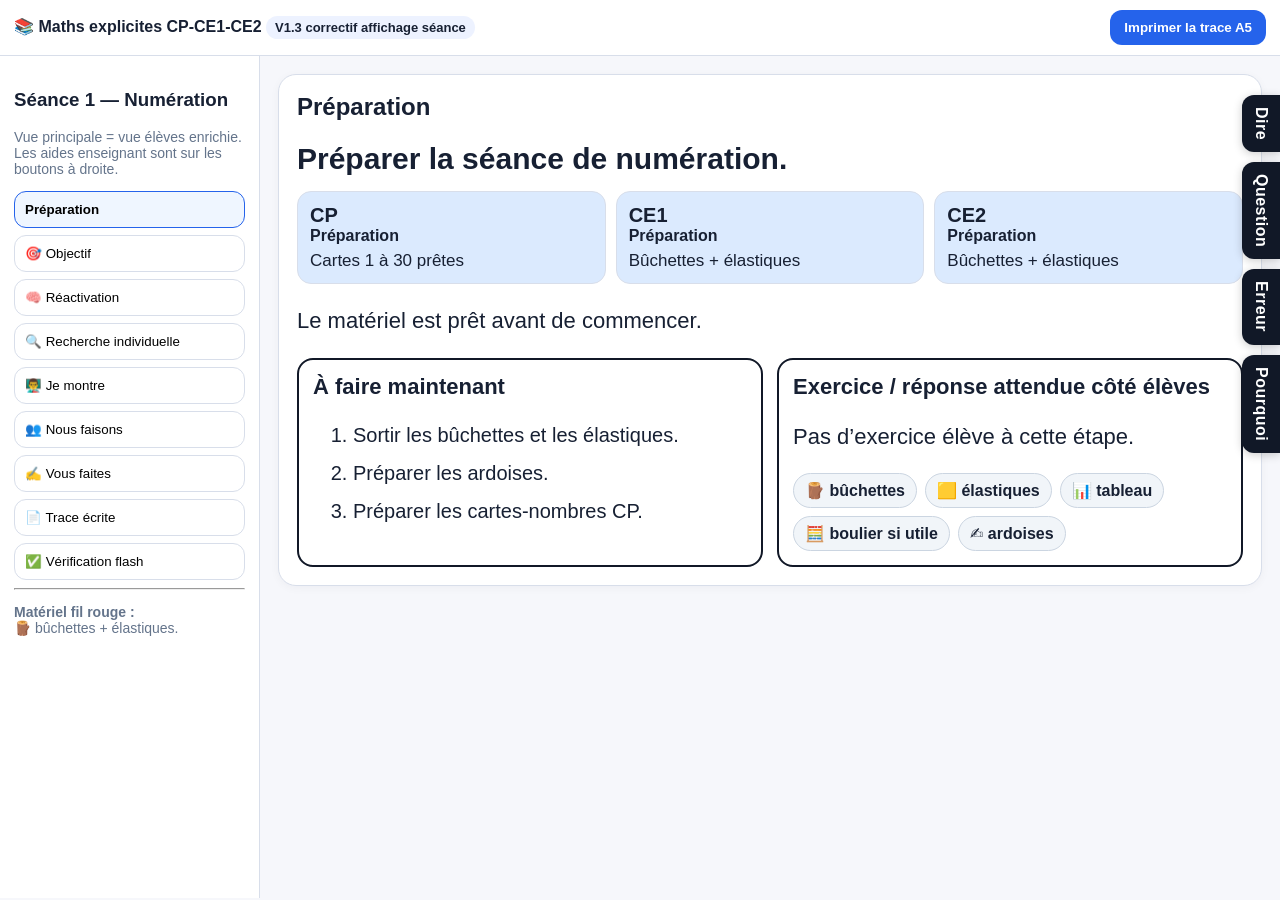
==== commit 9c673d29: "Add files via upload" ====
--- a/index.html
+++ b/index.html
@@ -3,17 +3,17 @@
 <head>
 <meta charset="utf-8" />
 <meta name="viewport" content="width=device-width, initial-scale=1" />
-<title>Maths explicites CP-CE1-CE2 — V1.2</title>
+<title>Maths explicites CP-CE1-CE2 — V1.3</title>
 <style>
 :root{--m:#2563eb;--c:#16a34a;--d:#facc15;--u:#ef4444;--ink:#172033;--muted:#64748b;--bg:#f6f7fb;--card:#fff;--ok:#dcfce7;--auto:#dbeafe;--border:#d8deea;--soft:#fff7ed}*{box-sizing:border-box}body{margin:0;font-family:Arial,system-ui,sans-serif;background:var(--bg);color:var(--ink)}header{background:#fff;border-bottom:1px solid var(--border);padding:10px 14px;display:flex;gap:10px;align-items:center;justify-content:space-between}.brand{font-weight:800}.badge{display:inline-block;border-radius:999px;padding:4px 9px;background:#edf2ff;font-weight:700;font-size:13px}.btn{border:0;border-radius:12px;padding:10px 14px;background:#1f2937;color:white;font-weight:700;cursor:pointer}.btn.secondary{background:#e5e7eb;color:#111827}.btn.blue{background:#2563eb}.layout{display:grid;grid-template-columns:260px 1fr;min-height:calc(100vh - 58px)}aside{background:#fff;border-right:1px solid var(--border);padding:14px;overflow:auto}.main{padding:18px;overflow:auto}.phase{display:block;width:100%;text-align:left;margin:7px 0;padding:10px;border:1px solid var(--border);background:#fff;border-radius:12px;cursor:pointer}.phase.active{border-color:#2563eb;background:#eff6ff;font-weight:800}.card{background:var(--card);border:1px solid var(--border);border-radius:18px;padding:18px;margin-bottom:14px;box-shadow:0 2px 10px rgba(15,23,42,.04)}.card h2{margin-top:0}.objective{font-size:30px;font-weight:900;line-height:1.2}.small{color:var(--muted);font-size:14px}.studentText{font-size:22px;line-height:1.35}.groupPanel{display:grid;grid-template-columns:repeat(3,1fr);gap:10px;margin:14px 0}.group{border:1px solid var(--border);border-radius:14px;padding:12px;background:white}.group .level{font-weight:900;font-size:20px}.with{background:var(--ok)}.alone{background:var(--auto)}.work{margin-top:6px;font-size:17px}.work b{display:block;margin-bottom:3px}.studentDetails{display:grid;grid-template-columns:1fr 1fr;gap:14px}.bigBox{border:2px solid #111827;border-radius:16px;padding:14px;background:#fff}.bigBox h3{margin:0 0 8px;font-size:22px}.steps{font-size:20px;line-height:1.5}.steps li{margin:8px 0}.mat{display:flex;flex-wrap:wrap;gap:8px}.mat span{background:#f1f5f9;border:1px solid #cbd5e1;border-radius:999px;padding:7px 11px;font-weight:700}.place-table{border-collapse:collapse;width:100%;font-size:28px;text-align:center}.place-table th,.place-table td{border:2px solid #111827;padding:10px}.m{background:#dbeafe}.c{background:#dcfce7}.d{background:#fef3c7}.u{background:#fee2e2}.sticks{min-height:160px;background:#fff;border:2px dashed #cbd5e1;border-radius:16px;padding:16px;display:flex;gap:8px;flex-wrap:wrap;align-items:flex-end}.stick{width:9px;height:70px;background:#c08457;border-radius:6px;border:1px solid #7c4a27}.bundle{display:inline-flex;gap:3px;border:4px solid var(--d);border-radius:12px;padding:6px;background:#fffbeb;margin:5px}.hundred{border-color:var(--c);background:#f0fdf4}.sideHelp{position:fixed;right:0;top:95px;z-index:20;display:flex;flex-direction:column;gap:10px}.helpItem{position:relative;display:flex;justify-content:flex-end}.helpTab{background:#111827;color:#fff;padding:12px 10px;border-radius:12px 0 0 12px;font-weight:900;writing-mode:vertical-rl;letter-spacing:.5px;box-shadow:0 2px 10px rgba(0,0,0,.2)}.helpContent{display:none;position:absolute;right:42px;top:0;width:360px;max-width:calc(100vw - 80px);background:#fff;border:2px solid #111827;border-radius:16px;padding:14px;box-shadow:0 12px 35px rgba(0,0,0,.18);font-size:16px;line-height:1.35}.helpItem:hover .helpContent{display:block}.helpContent h3{margin:0 0 8px}.trace{width:148mm;min-height:105mm;background:#fff;color:#111;margin:auto;border:1px solid #ccc;padding:8mm;font-size:14px}.trace h1{font-size:19px;margin:0 0 5px}.trace .box{border:1px solid #333;border-radius:8px;padding:6px;margin:5px 0}.trace table{width:100%;border-collapse:collapse;text-align:center}.trace th,.trace td{border:1px solid #333;padding:4px}.printCard{display:none}@media print{body{background:white}header,aside,.noPrint,.sideHelp,#screen{display:none!important}.layout{display:block}.main{padding:0}.printCard{display:block!important;border:0;box-shadow:none;margin:0;padding:0}.trace{border:0;width:148mm;min-height:105mm}@page{size:A5 landscape;margin:7mm}}
 </style>
 </head>
 <body>
-<header><div class="brand">📚 Maths explicites CP-CE1-CE2 <span class="badge">V1.2 élève enrichi + aides au survol</span></div><div><button class="btn blue" onclick="printTrace()">Imprimer la trace A5</button></div></header>
+<header><div class="brand">📚 Maths explicites CP-CE1-CE2 <span class="badge">V1.3 correctif affichage séance</span></div><div><button class="btn blue" onclick="printTrace()">Imprimer la trace A5</button></div></header>
 <div class="layout">
 <aside class="noPrint"><h3>Séance 1 — Numération</h3><p class="small">Vue principale = vue élèves enrichie. Les aides enseignant sont sur les boutons à droite.</p><div id="phaseList"></div><hr><p class="small"><b>Matériel fil rouge :</b><br>🪵 bûchettes + élastiques.</p></aside>
 <main class="main">
-<section class="card" id="screen"></section>
+<section class="card" id="screen"><h2>Séance 1 — Numération</h2><p class="studentText">Chargement de la séance… Si ce message reste affiché, recharge la page avec Ctrl+F5.</p></section>
 <section class="card printCard" id="traceCard"><div class="trace" id="trace"></div></section>
 </main>
 </div>
@@ -31,14 +31,15 @@
 {title:'📄 Trace écrite',time:3,groups:{CP:{state:'Écoute / rangement',work:'Ranger le matériel'},CE1:{state:'Trace écrite',work:'Coller la trace A5 si la notion est comprise'},CE2:{state:'Trace écrite',work:'Coller la trace A5 si la notion est comprise'}},objective:'Je retiens la méthode.',student:'La trace écrite résume ce que nous avons appris.',steps:['Lire la leçon.','Faire le mini-exercice oralement ou sur ardoise.','Coller la trace A5.'],exercise:'Mini-exercice intégré à la trace : 46, 82, 2 436.',teacher:'Lire la trace. Faire compléter oralement le mini-exercice avant collage si possible.',question:'Que dois-je faire pour compter une grande collection ?',answer:'Je fais des paquets de 10, puis de 100, puis de 1000 si besoin.',warn:'Trace écrite seulement si la manipulation a été comprise.',why:'La trace formalise une stratégie déjà travaillée ; elle ne remplace pas la manipulation.'},
 {title:'✅ Vérification flash',time:3,groups:{CP:{state:'Ardoise',work:'Écrire le nombre après 28'},CE1:{state:'Ardoise',work:'57 = ... dizaines et ... unités'},CE2:{state:'Ardoise',work:'4 305 = ... M ... C ... D ... U'}},objective:'Je vérifie que j’ai compris.',student:'Je réponds vite sur ardoise.',steps:['CP : écrire le nombre qui vient après 28.','CE1 : compléter 57 en dizaines et unités.','CE2 : compléter 4 305 en M/C/D/U.'],exercise:'Réponses sur ardoise, levées au signal.',teacher:'Si moins de 80% réussissent : prévoir reprise courte demain.',question:'Réponses ?',answer:'Après 28 : 29. 57 = 5 dizaines et 7 unités. 4 305 = 4 milliers, 3 centaines, 0 dizaine, 5 unités.',warn:'Repérer les élèves qui confondent chiffre des dizaines et nombre de dizaines.',why:'La vérification flash permet de décider immédiatement s’il faut reprendre avant la séance suivante.'}
 ];
-function renderList(){phaseList.innerHTML=phases.map((p,i)=>`<button class="phase ${i===current?'active':''}" onclick="go(${i})">${p.title}</button>`).join('')}
+const $ = (id) => document.getElementById(id);
+function renderList(){$('phaseList').innerHTML=phases.map((p,i)=>`<button class="phase ${i===current?'active':''}" onclick="go(${i})">${p.title}</button>`).join('')}
 function groupPanel(){const g=phases[current].groups; return `<div class="groupPanel">`+['CP','CE1','CE2'].map(l=>{let isWith=g[l].state.includes('Avec'); return `<div class="group ${isWith?'with':'alone'}"><div class="level">${l}</div><b>${g[l].state}</b><div class="work">${g[l].work}</div></div>`}).join('')+`</div>`}
-function render(){const p=phases[current]; renderList(); screen.innerHTML=`<h2>${p.title}</h2><div class="objective">${p.objective}</div>${groupPanel()}<p class="studentText">${p.student}</p><div class="studentDetails"><div class="bigBox"><h3>À faire maintenant</h3><ol class="steps">${p.steps.map(x=>`<li>${x}</li>`).join('')}</ol></div><div class="bigBox"><h3>Exercice / réponse attendue côté élèves</h3><p class="studentText">${p.exercise}</p>${animationFor(current)}</div></div>`; renderHelp(); renderTrace();}
-function renderHelp(){const p=phases[current]; sideHelp.innerHTML=`<div class="helpItem"><div class="helpTab">Dire</div><div class="helpContent"><h3>🗣️ Script enseignant</h3>${p.teacher}</div></div><div class="helpItem"><div class="helpTab">Question</div><div class="helpContent"><h3>❓ Question à poser</h3>${p.question}<hr><b>✅ Réponse attendue</b><br>${p.answer}</div></div><div class="helpItem"><div class="helpTab">Erreur</div><div class="helpContent"><h3>⚠️ Erreur fréquente</h3>${p.warn}</div></div><div class="helpItem"><div class="helpTab">Pourquoi</div><div class="helpContent"><h3>💡 Pourquoi cette étape ?</h3>${p.why}</div></div>`}
+function render(){const p=phases[current]; renderList(); $('screen').innerHTML=`<h2>${p.title}</h2><div class="objective">${p.objective}</div>${groupPanel()}<p class="studentText">${p.student}</p><div class="studentDetails"><div class="bigBox"><h3>À faire maintenant</h3><ol class="steps">${p.steps.map(x=>`<li>${x}</li>`).join('')}</ol></div><div class="bigBox"><h3>Exercice / réponse attendue côté élèves</h3><p class="studentText">${p.exercise}</p>${animationFor(current)}</div></div>`; renderHelp(); renderTrace();}
+function renderHelp(){const p=phases[current]; $('sideHelp').innerHTML=`<div class="helpItem"><div class="helpTab">Dire</div><div class="helpContent"><h3>🗣️ Script enseignant</h3>${p.teacher}</div></div><div class="helpItem"><div class="helpTab">Question</div><div class="helpContent"><h3>❓ Question à poser</h3>${p.question}<hr><b>✅ Réponse attendue</b><br>${p.answer}</div></div><div class="helpItem"><div class="helpTab">Erreur</div><div class="helpContent"><h3>⚠️ Erreur fréquente</h3>${p.warn}</div></div><div class="helpItem"><div class="helpTab">Pourquoi</div><div class="helpContent"><h3>💡 Pourquoi cette étape ?</h3>${p.why}</div></div>`}
 function animationFor(i){if([2,4].includes(i))return `<h3>Manipulation</h3><div class="sticks">${'<span class="stick"></span>'.repeat(10)}<span class="bundle">${'<span class="stick"></span>'.repeat(10)}</span><span class="bundle hundred">10 dizaines = 1 centaine</span></div>`; if(i===5)return `<table class="place-table"><tr><th class="m">M</th><th class="c">C</th><th class="d">D</th><th class="u">U</th></tr><tr><td>1</td><td>2</td><td>4</td><td>7</td></tr></table>`; return `<div class="mat"><span>🪵 bûchettes</span><span>🟨 élastiques</span><span>📊 tableau</span><span>🧮 boulier si utile</span><span>✍️ ardoises</span></div>`}
-function renderTrace(){trace.innerHTML=`<h1>Numération — Faire des paquets pour lire un nombre</h1><div class="box"><b>Je retiens</b><br>Pour compter une grande collection, je fais des paquets de <b>10</b>. 10 unités = <span style="background:#fef3c7">1 dizaine</span>. 10 dizaines = <span style="background:#dcfce7">1 centaine</span>. 10 centaines = <span style="background:#dbeafe">1 millier</span>.</div><table><tr><th class="m">🔵 M</th><th class="c">🟩 C</th><th class="d">🟨 D</th><th class="u">🟥 U</th></tr><tr><td>1</td><td>2</td><td>4</td><td>7</td></tr></table><div class="box"><b>Exemples</b><br>124 = <b>12 dizaines</b> et <b>4 unités</b>.<br>124 = <b>1 centaine</b>, <b>2 dizaines</b> et <b>4 unités</b>.</div><div class="box"><b>Je m’entraîne</b><br>1) 46 = ____ dizaines et ____ unités.<br>2) 82 = ____ dizaines et ____ unités.<br>3) 2 436 = ____ M ____ C ____ D ____ U.</div><p style="font-size:12px">□ J’ai compris  □ J’ai encore besoin d’aide</p>`}
+function renderTrace(){$('trace').innerHTML=`<h1>Numération — Faire des paquets pour lire un nombre</h1><div class="box"><b>Je retiens</b><br>Pour compter une grande collection, je fais des paquets de <b>10</b>. 10 unités = <span style="background:#fef3c7">1 dizaine</span>. 10 dizaines = <span style="background:#dcfce7">1 centaine</span>. 10 centaines = <span style="background:#dbeafe">1 millier</span>.</div><table><tr><th class="m">🔵 M</th><th class="c">🟩 C</th><th class="d">🟨 D</th><th class="u">🟥 U</th></tr><tr><td>1</td><td>2</td><td>4</td><td>7</td></tr></table><div class="box"><b>Exemples</b><br>124 = <b>12 dizaines</b> et <b>4 unités</b>.<br>124 = <b>1 centaine</b>, <b>2 dizaines</b> et <b>4 unités</b>.</div><div class="box"><b>Je m’entraîne</b><br>1) 46 = ____ dizaines et ____ unités.<br>2) 82 = ____ dizaines et ____ unités.<br>3) 2 436 = ____ M ____ C ____ D ____ U.</div><p style="font-size:12px">□ J’ai compris  □ J’ai encore besoin d’aide</p>`}
 function go(i){current=i; render()}
 function printTrace(){setTimeout(()=>window.print(),100)}
-go(0);
+document.addEventListener('DOMContentLoaded',()=>go(0));
 </script>
 </body></html>
